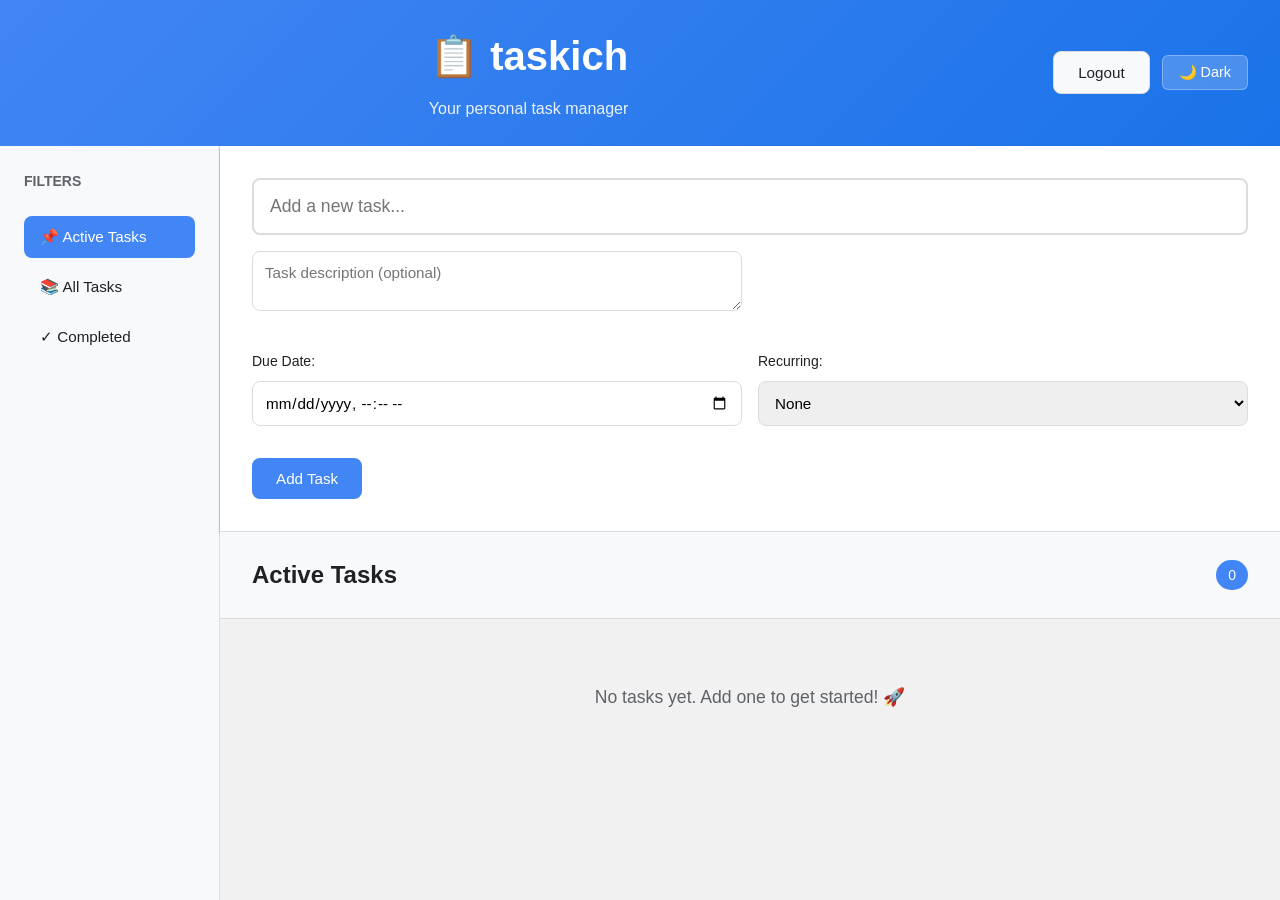
==== templates/index.html @ c9ca840f "Initial commit" ====
<!DOCTYPE html>
<html lang="en">
<head>
    <meta charset="UTF-8">
    <meta name="viewport" content="width=device-width, initial-scale=1.0">
    <title>taskich - Tasks</title>
    <link rel="stylesheet" href="/static/style.css">
</head>
<body>
    <div class="container">
        <header class="header">
            <div class="header-content">
                <div class="header-title">
                    <h1>📋 taskich</h1>
                    <p>Your personal task manager</p>
                </div>
                <div class="header-actions">
                    <span id="usernameDisplay" class="username-display"></span>
                    <button id="logoutBtn" class="btn btn-secondary logout-btn">Logout</button>
                    <button id="darkModeToggle" class="dark-mode-toggle" title="Toggle dark mode">
                        🌙 Dark
                    </button>
                </div>
            </div>
        </header>

        <div class="content">
            <aside class="sidebar">
                <div class="filters">
                    <h3>Filters</h3>
                    <button class="filter-btn active" data-filter="active">
                        📌 Active Tasks
                    </button>
                    <button class="filter-btn" data-filter="all">
                        📚 All Tasks
                    </button>
                    <button class="filter-btn" data-filter="completed">
                        ✓ Completed
                    </button>
                </div>
            </aside>

            <main class="main">
                <div class="task-input-section">
                    <div class="form-group">
                        <input 
                            type="text" 
                            id="taskTitle" 
                            placeholder="Add a new task..."
                            class="task-input-title"
                        >
                    </div>
                    
                    <div class="form-row">
                        <div class="form-group">
                            <textarea 
                                id="taskDescription" 
                                placeholder="Task description (optional)"
                                class="task-input-description"
                                rows="2"
                            ></textarea>
                        </div>
                    </div>

                    <div class="form-row">
                        <div class="form-group">
                            <label for="dueDate">Due Date:</label>
                            <input type="datetime-local" id="dueDate" class="form-input">
                        </div>
                        
                        <div class="form-group">
                            <label for="recurring">Recurring:</label>
                            <select id="recurring" class="form-input">
                                <option value="">None</option>
                                <option value="daily">Daily</option>
                                <option value="weekly">Weekly</option>
                                <option value="monthly">Monthly</option>
                                <option value="yearly">Yearly</option>
                                <option value="custom">Custom</option>
                            </select>
                        </div>
                    </div>

                    <div class="form-row" id="customRecurringGroup" style="display: none;">
                        <div class="form-group">
                            <label for="customRecurringNumber">Every:</label>
                            <input type="number" id="customRecurringNumber" class="form-input" min="1" value="1">
                        </div>
                        <div class="form-group">
                            <label for="customRecurringUnit">Unit:</label>
                            <select id="customRecurringUnit" class="form-input">
                                <option value="days">Day(s)</option>
                                <option value="weeks">Week(s)</option>
                                <option value="months">Month(s)</option>
                                <option value="years">Year(s)</option>
                            </select>
                        </div>
                    </div>

                    <div class="form-row" id="recurringEndDateGroup" style="display: none;">
                        <div class="form-group">
                            <label for="recurringEndDate">Recurring Until:</label>
                            <div style="display: flex; gap: 0.5rem; align-items: center;">
                                <input type="datetime-local" id="recurringEndDate" class="form-input" style="flex: 1;">
                                <label style="display: flex; align-items: center; gap: 0.3rem; white-space: nowrap; margin: 0;">
                                    <input type="checkbox" id="recurringUndefined">
                                    Undefined
                                </label>
                            </div>
                        </div>
                    </div>

                    <button id="addTaskBtn" class="btn btn-primary">Add Task</button>
                </div>

                <div class="tasks-section">
                    <div class="tasks-header">
                        <div>
                            <h2 id="tasksTitle">Active Tasks</h2>
                        </div>
                        <div class="tasks-header-actions">
                            <span id="taskCount" class="task-count">0</span>
                            <button id="deleteAllCompletedBtn" class="btn btn-danger btn-small" style="display: none;">
                                🗑️ Delete All Completed
                            </button>
                        </div>
                    </div>
                    
                    <div id="tasksList" class="tasks-list">
                        <div class="empty-state">
                            <p>No tasks yet. Add one to get started! 🚀</p>
                        </div>
                    </div>
                </div>
            </main>
        </div>
    </div>

    <!-- Task Detail Modal -->
    <div id="taskModal" class="modal">
        <div class="modal-content">
            <div class="modal-header">
                <h2 id="modalTitle">Task Details</h2>
                <button class="close-btn">&times;</button>
            </div>
            
            <div class="modal-body">
                <div class="form-group">
                    <label>Title:</label>
                    <input type="text" id="modalTaskTitle" class="form-input">
                </div>
                
                <div class="form-group">
                    <label>Description:</label>
                    <textarea id="modalTaskDescription" class="form-input" rows="4"></textarea>
                </div>
                
                <div class="form-group">
                    <label>Due Date:</label>
                    <input type="datetime-local" id="modalDueDate" class="form-input">
                </div>

                <div class="recurring-info" id="recurringInfo" style="display: none;">
                    <p><strong>Type:</strong> <span id="recurringType"></span></p>
                    <p id="recurringEndInfo"></p>
                </div>
            </div>
            
            <div class="modal-footer">
                <button id="saveTaskBtn" class="btn btn-primary">Save Changes</button>
                <button id="deleteTaskBtn" class="btn btn-danger">Delete Task</button>
                <button class="btn btn-secondary close-btn">Close</button>
            </div>
        </div>
    </div>

    <!-- Scope Choice Modal -->
    <div id="scopeModal" class="modal">
        <div class="modal-content modal-scope">
            <div class="modal-header">
                <h2 id="scopeTitle">Apply Changes</h2>
            </div>
            
            <div class="modal-body">
                <p id="scopeMessage">How should this change be applied?</p>
            </div>
            
            <div class="modal-footer">
                <button id="scopeThisOnly" class="btn btn-primary">This Task Only</button>
                <button id="scopeAllFollowing" class="btn btn-secondary">This & Following</button>
                <button id="scopeCancel" class="btn">Cancel</button>
            </div>
        </div>
    </div>

    <!-- Custom Warning/Confirmation Modal -->
    <div id="warningModal" class="modal warning-modal">
        <div class="modal-content">
            <div class="modal-body">
                <p id="warningMessage"></p>
            </div>
            
            <div class="modal-footer">
                <button id="warningConfirmBtn" class="btn btn-primary">Confirm</button>
                <button id="warningCancelBtn" class="btn btn-secondary">Cancel</button>
            </div>
        </div>
    </div>

    <script src="/static/script.js"></script>
</body>
</html>
---- static/style.css ----
* {
    margin: 0;
    padding: 0;
    box-sizing: border-box;
}

:root {
    --primary-color: #4285f4;
    --success-color: #34a853;
    --danger-color: #ea4335;
    --warning-color: #fbbc04;
    --bg-primary: #ffffff;
    --bg-secondary: #f8f9fa;
    --text-primary: #202124;
    --text-secondary: #5f6368;
    --border-color: #dadce0;
    --shadow: 0 1px 3px rgba(0, 0, 0, 0.12), 0 1px 2px rgba(0, 0, 0, 0.24);
}

body.dark-mode {
    --bg-primary: #1e1e1e;
    --bg-secondary: #2d2d2d;
    --text-primary: #e8e8e8;
    --text-secondary: #b0b0b0;
    --border-color: #404040;
    --shadow: 0 1px 3px rgba(0, 0, 0, 0.4), 0 1px 2px rgba(0, 0, 0, 0.5);
}

body {
    font-family: -apple-system, BlinkMacSystemFont, 'Segoe UI', Roboto, Oxygen, Ubuntu, Cantarell, sans-serif;
    background-color: #f1f1f1;
    color: var(--text-primary);
    line-height: 1.6;
    transition: background-color 0.3s, color 0.3s;
}

body.dark-mode {
    background-color: #1a1a1a;
}

.auth-container {
    display: flex;
    justify-content: center;
    align-items: center;
    min-height: 100vh;
    min-height: 100dvh;
    padding: 1rem;
    background: linear-gradient(135deg, var(--primary-color), #1a73e8);
}

.auth-card {
    background: var(--bg-primary);
    border-radius: 16px;
    padding: 2.5rem;
    width: 100%;
    max-width: 400px;
    box-shadow: 0 10px 40px rgba(0, 0, 0, 0.2);
}

.auth-header {
    text-align: center;
    margin-bottom: 2rem;
}

.auth-header h1 {
    font-size: 2rem;
    margin-bottom: 0.5rem;
    color: var(--text-primary);
}

.auth-header p {
    font-size: 1rem;
    color: var(--text-secondary);
}

.auth-card h2 {
    font-size: 1.5rem;
    margin-bottom: 1.5rem;
    color: var(--text-primary);
    text-align: center;
}

.auth-error {
    color: var(--danger-color);
    text-align: center;
    margin-top: 1rem;
    font-size: 0.9rem;
}

.auth-toggle {
    text-align: center;
    margin-top: 1.5rem;
    color: var(--text-secondary);
}

.auth-toggle a {
    color: var(--primary-color);
    text-decoration: none;
    font-weight: 500;
}

.auth-toggle a:hover {
    text-decoration: underline;
}

.auth-notice {
    text-align: center;
    padding: 2rem;
    color: var(--text-secondary);
}

.auth-notice p {
    margin-bottom: 0.5rem;
}

.form-hint {
    font-size: 0.8rem;
    color: var(--text-secondary);
    margin-top: 0.25rem;
}

.btn-full {
    width: 100%;
}

.username-display {
    color: white;
    font-weight: 500;
    margin-right: 1rem;
}

.header-actions {
    display: flex;
    align-items: center;
    gap: 0.75rem;
}

.logout-btn {
    background-color: rgba(255, 255, 255, 0.2);
    color: white;
    border: 1px solid rgba(255, 255, 255, 0.3);
}

.container {
    display: flex;
    flex-direction: column;
    height: 100vh;
    height: 100dvh;
}

.header {
    background: linear-gradient(135deg, var(--primary-color), #1a73e8);
    color: white;
    padding: 1.5rem 2rem;
    box-shadow: var(--shadow);
}

.header-content {
    display: flex;
    justify-content: space-between;
    align-items: center;
}

.header-title {
    text-align: center;
    flex: 1;
}

.header h1 {
    font-size: 2.5rem;
    margin-bottom: 0.5rem;
}

.header p {
    font-size: 1rem;
    opacity: 0.9;
}

.dark-mode-toggle {
    background-color: rgba(255, 255, 255, 0.2);
    color: white;
    border: 1px solid rgba(255, 255, 255, 0.3);
    padding: 0.5rem 1rem;
    border-radius: 6px;
    cursor: pointer;
    font-weight: 500;
    transition: all 0.2s;
    font-size: 0.9rem;
    white-space: nowrap;
}

.dark-mode-toggle:hover {
    background-color: rgba(255, 255, 255, 0.3);
}

.content {
    display: flex;
    flex: 1;
}

.sidebar {
    width: 220px;
    background-color: var(--bg-secondary);
    border-right: 1px solid var(--border-color);
    padding: 1.5rem;
    overflow-y: auto;
}

.sidebar h3 {
    font-size: 0.875rem;
    font-weight: 600;
    color: var(--text-secondary);
    margin-bottom: 1rem;
    text-transform: uppercase;
}

.filters {
    display: flex;
    flex-direction: column;
    gap: 0.5rem;
}

.filter-btn {
    padding: 0.75rem 1rem;
    border: none;
    background-color: transparent;
    color: var(--text-primary);
    cursor: pointer;
    border-radius: 8px;
    text-align: left;
    font-size: 0.95rem;
    transition: all 0.2s;
}

.filter-btn:hover {
    background-color: rgba(0, 0, 0, 0.05);
}

.filter-btn.active {
    background-color: var(--primary-color);
    color: white;
    font-weight: 500;
}

.main {
    flex: 1;
    display: flex;
    flex-direction: column;
}

.task-input-section {
    background-color: var(--bg-primary);
    padding: 2rem;
    border-bottom: 1px solid var(--border-color);
    box-shadow: var(--shadow);
}

.form-group {
    margin-bottom: 1rem;
}

.form-group label {
    display: block;
    font-weight: 500;
    margin-bottom: 0.5rem;
    color: var(--text-primary);
    font-size: 0.875rem;
}

.form-row {
    display: grid;
    grid-template-columns: 1fr 1fr;
    gap: 1rem;
    margin-bottom: 1rem;
}

.task-input-title {
    width: 100%;
    padding: 1rem;
    font-size: 1.1rem;
    border: 2px solid var(--border-color);
    border-radius: 8px;
    transition: border-color 0.2s;
}

.task-input-title:focus {
    outline: none;
    border-color: var(--primary-color);
}

.task-input-description {
    width: 100%;
    padding: 0.75rem;
    border: 1px solid var(--border-color);
    border-radius: 8px;
    font-family: inherit;
    font-size: 0.95rem;
    resize: vertical;
    transition: border-color 0.2s;
}

.task-input-description:focus {
    outline: none;
    border-color: var(--primary-color);
}

.form-input {
    width: 100%;
    padding: 0.75rem;
    border: 1px solid var(--border-color);
    border-radius: 8px;
    font-family: inherit;
    font-size: 0.95rem;
    transition: border-color 0.2s;
}

.form-input:focus {
    outline: none;
    border-color: var(--primary-color);
}

.btn {
    padding: 0.75rem 1.5rem;
    border: none;
    border-radius: 8px;
    font-weight: 500;
    cursor: pointer;
    transition: all 0.2s;
    font-size: 0.95rem;
}

.btn-primary {
    background-color: var(--primary-color);
    color: white;
}

.btn-primary:hover {
    background-color: #1a73e8;
    box-shadow: var(--shadow);
}

.btn-secondary {
    background-color: var(--bg-secondary);
    color: var(--text-primary);
    border: 1px solid var(--border-color);
}

.btn-secondary:hover {
    background-color: #e8e8e8;
}

.btn-danger {
    background-color: var(--danger-color);
    color: white;
}

.btn-danger:hover {
    background-color: #d33425;
}

.btn-success {
    background-color: var(--success-color);
    color: white;
}

.btn-success:hover {
    background-color: #2d9e47;
}

.btn-small {
    padding: 0.5rem 1rem;
    font-size: 0.85rem;
}

.tasks-section {
    flex: 1;
    display: flex;
    flex-direction: column;
    overflow: hidden;
}

.tasks-header {
    display: flex;
    justify-content: space-between;
    align-items: center;
    padding: 1.5rem 2rem;
    border-bottom: 1px solid var(--border-color);
    background-color: var(--bg-secondary);
}

.tasks-header h2 {
    font-size: 1.5rem;
    color: var(--text-primary);
}

.tasks-header-actions {
    display: flex;
    gap: 1rem;
    align-items: center;
}

.task-count {
    background-color: var(--primary-color);
    color: white;
    padding: 0.25rem 0.75rem;
    border-radius: 20px;
    font-size: 0.875rem;
    font-weight: 500;
}

.tasks-list {
    flex: 1;
    padding: 1rem;
}

.task-item {
    background-color: var(--bg-primary);
    padding: 1.25rem;
    margin-bottom: 0.75rem;
    border-radius: 8px;
    border-left: 4px solid var(--primary-color);
    box-shadow: 0 1px 2px rgba(0, 0, 0, 0.1);
    transition: all 0.2s;
    cursor: pointer;
}

.task-item:hover {
    box-shadow: var(--shadow);
    transform: translateY(-2px);
}

.task-item.completed {
    opacity: 0.6;
    border-left-color: var(--success-color);
}

.task-item.completed .task-title {
    text-decoration: line-through;
    color: var(--text-secondary);
}

.task-item.overdue {
    border-left-color: var(--danger-color);
}

.task-header {
    display: flex;
    justify-content: space-between;
    align-items: flex-start;
    margin-bottom: 0.75rem;
}

.task-title {
    font-size: 1.1rem;
    font-weight: 500;
    color: var(--text-primary);
    flex: 1;
}

.task-checkbox {
    width: 24px;
    height: 24px;
    cursor: pointer;
    margin-right: 1rem;
    accent-color: var(--success-color);
}

.task-meta {
    display: flex;
    gap: 1rem;
    font-size: 0.85rem;
    color: var(--text-secondary);
    margin-bottom: 0.75rem;
    flex-wrap: wrap;
}

.task-meta-item {
    display: flex;
    align-items: center;
    gap: 0.35rem;
}

.task-description {
    color: var(--text-secondary);
    font-size: 0.95rem;
    margin-bottom: 0.75rem;
    line-height: 1.4;
}

.task-badge {
    display: inline-block;
    padding: 0.25rem 0.75rem;
    border-radius: 20px;
    font-size: 0.75rem;
    font-weight: 500;
    margin-right: 0.5rem;
}

.badge-recurring {
    background-color: rgba(251, 188, 4, 0.1);
    color: #b07c00;
}

.badge-overdue {
    background-color: rgba(234, 67, 53, 0.1);
    color: #b30b0b;
}

.task-actions {
    display: flex;
    gap: 0.5rem;
}

.task-actions button {
    padding: 0.4rem 0.8rem;
    font-size: 0.8rem;
    border: none;
    border-radius: 4px;
    cursor: pointer;
    transition: all 0.2s;
}

.action-edit {
    background-color: rgba(66, 133, 244, 0.1);
    color: var(--primary-color);
}

.action-edit:hover {
    background-color: rgba(66, 133, 244, 0.2);
}

.action-delete {
    background-color: rgba(234, 67, 53, 0.1);
    color: var(--danger-color);
}

.action-delete:hover {
    background-color: rgba(234, 67, 53, 0.2);
}

.action-delete-icon {
    background: none;
    border: none;
    color: var(--text-secondary);
    cursor: pointer;
    padding: 0.4rem;
    font-size: 1rem;
    transition: all 0.2s;
    display: flex;
    align-items: center;
    justify-content: center;
}

.action-delete-icon:hover {
    color: var(--danger-color);
}

.empty-state {
    text-align: center;
    padding: 3rem 1rem;
    color: var(--text-secondary);
}

.empty-state p {
    font-size: 1.1rem;
}

/* Modal Styles */
.modal {
    display: none;
    position: fixed;
    top: 0;
    left: 0;
    width: 100%;
    height: 100%;
    background-color: rgba(0, 0, 0, 0.4);
    backdrop-filter: blur(4px);
    z-index: 1000;
    align-items: center;
    justify-content: center;
    animation: fadeInBackdrop 0.2s ease-out;
}

@keyframes fadeInBackdrop {
    from {
        backdrop-filter: blur(0px);
        background-color: rgba(0, 0, 0, 0);
    }
    to {
        backdrop-filter: blur(4px);
        background-color: rgba(0, 0, 0, 0.4);
    }
}

.modal.active {
    display: flex;
}

.modal-content {
    background-color: var(--bg-primary);
    border-radius: 12px;
    box-shadow: 0 5px 40px rgba(0, 0, 0, 0.3);
    max-width: 500px;
    width: 90%;
    max-height: 90vh;
    overflow-y: auto;
    animation: slideInModal 0.3s ease-out;
}

@keyframes slideInModal {
    from {
        opacity: 0;
        transform: translateY(-20px);
    }
    to {
        opacity: 1;
        transform: translateY(0);
    }
}

.modal-header {
    display: flex;
    justify-content: space-between;
    align-items: center;
    padding: 1.5rem;
    border-bottom: 1px solid var(--border-color);
}

.modal-header h2 {
    font-size: 1.5rem;
}

.close-btn {
    background: none !important;
    border: none !important;
    font-size: 1.5rem;
    cursor: pointer;
    color: var(--text-secondary);
    padding: 0 !important;
    width: 32px;
    height: 32px;
    display: flex;
    align-items: center;
    justify-content: center;
    transition: color 0.2s;
}

.close-btn:hover {
    color: var(--text-primary);
}

.modal-body {
    padding: 1.5rem;
}

.modal-footer {
    display: flex;
    gap: 1rem;
    padding: 1.5rem;
    border-top: 1px solid var(--border-color);
    justify-content: flex-end;
}

.warning-modal .modal-content {
    max-width: 400px;
}

.warning-modal .modal-body {
    padding: 2rem 1.5rem;
    text-align: center;
}

.warning-modal .modal-body p {
    font-size: 1rem;
    color: var(--text-primary);
    line-height: 1.5;
}

.warning-modal .modal-footer {
    justify-content: center;
    gap: 1rem;
}
}

.modal-scope {
    max-width: 400px;
}

.modal-scope .modal-footer {
    gap: 0.5rem;
    justify-content: center;
}

.modal-scope .btn {
    flex: 1;
}

.recurring-info {
    background-color: var(--bg-secondary);
    padding: 1rem;
    border-radius: 8px;
    margin-top: 1rem;
}

.recurring-info p {
    margin: 0.5rem 0;
    font-size: 0.95rem;
}

/* Scrollbar Styles */
::-webkit-scrollbar {
    width: 8px;
}

::-webkit-scrollbar-track {
    background: transparent;
}

::-webkit-scrollbar-thumb {
    background: var(--border-color);
    border-radius: 4px;
}

::-webkit-scrollbar-thumb:hover {
    background: #bcc0c4;
}

/* Responsive Design */
@media (max-width: 768px) {
    .header {
        padding: 1rem;
    }

    .header-content {
        flex-direction: column;
        gap: 1rem;
    }

    .header-title {
        text-align: center;
    }

    .header h1 {
        font-size: 1.75rem;
        margin-bottom: 0.25rem;
    }

    .header p {
        font-size: 0.9rem;
    }

    .header-actions {
        flex-direction: column;
        width: 100%;
        gap: 0.5rem;
    }

    .username-display {
        margin-right: 0;
        margin-bottom: 0.25rem;
    }

    .dark-mode-toggle,
    .logout-btn {
        width: 100%;
    }

    .content {
        flex-direction: column;
    }

    .sidebar {
        width: 100%;
        border-right: none;
        border-bottom: 1px solid var(--border-color);
        padding: 0.75rem;
    }

    .filters {
        flex-direction: row;
        gap: 0.3rem;
        overflow-x: auto;
    }

    .filter-btn {
        white-space: nowrap;
        flex-shrink: 0;
        padding: 0.5rem 0.75rem;
        font-size: 0.85rem;
    }

    .form-row {
        grid-template-columns: 1fr;
    }

    .task-input-section {
        padding: 1rem;
    }

    .task-input-title {
        font-size: 1rem;
        padding: 0.75rem;
    }

    .task-input-description {
        font-size: 0.9rem;
        rows: 2;
    }

    .task-meta {
        flex-direction: column;
        gap: 0.25rem;
        font-size: 0.8rem;
    }

    .task-item {
        padding: 1rem;
        margin-bottom: 0.5rem;
    }

    .task-header {
        flex-direction: column;
        gap: 0.5rem;
    }

    .task-title {
        font-size: 1rem;
    }

    .task-description {
        font-size: 0.9rem;
    }

    .task-actions {
        flex-wrap: wrap;
        gap: 0.3rem;
    }

    .task-actions button {
        padding: 0.3rem 0.6rem;
        font-size: 0.75rem;
        flex: 1;
        min-width: 60px;
    }

    .modal-content {
        width: 95%;
        max-height: 80vh;
    }

    .tasks-header {
        padding: 1rem;
    }

    .tasks-header h2 {
        font-size: 1.25rem;
    }

    .task-count {
        font-size: 0.8rem;
    }

    .btn {
        width: 100%;
    }

    .modal-footer {
        flex-direction: column;
        gap: 0.5rem;
    }

    .modal-footer .btn {
        width: 100%;
    }
}

@media (max-width: 480px) {
    .header h1 {
        font-size: 1.5rem;
    }

    .header p {
        font-size: 0.8rem;
    }

    .sidebar {
        padding: 0.5rem;
    }

    .filter-btn {
        padding: 0.4rem 0.6rem;
        font-size: 0.75rem;
    }

    .task-input-section {
        padding: 0.75rem;
    }

    .form-group {
        margin-bottom: 0.75rem;
    }

    .form-group label {
        font-size: 0.8rem;
        margin-bottom: 0.3rem;
    }

    .modal-content {
        max-width: 100%;
        width: 100%;
        max-height: 100%;
        border-radius: 8px 8px 0 0;
    }

    .modal {
        align-items: flex-end;
    }

    .tasks-list {
        padding: 0.5rem;
    }

    .task-item {
        padding: 0.75rem;
        border-radius: 6px;
    }

    .modal-header h2 {
        font-size: 1.25rem;
    }

    .modal-scope .btn {
        padding: 0.6rem;
    }

    .auth-card {
        padding: 1.5rem;
    }

    .auth-header h1 {
        font-size: 1.5rem;
    }
}
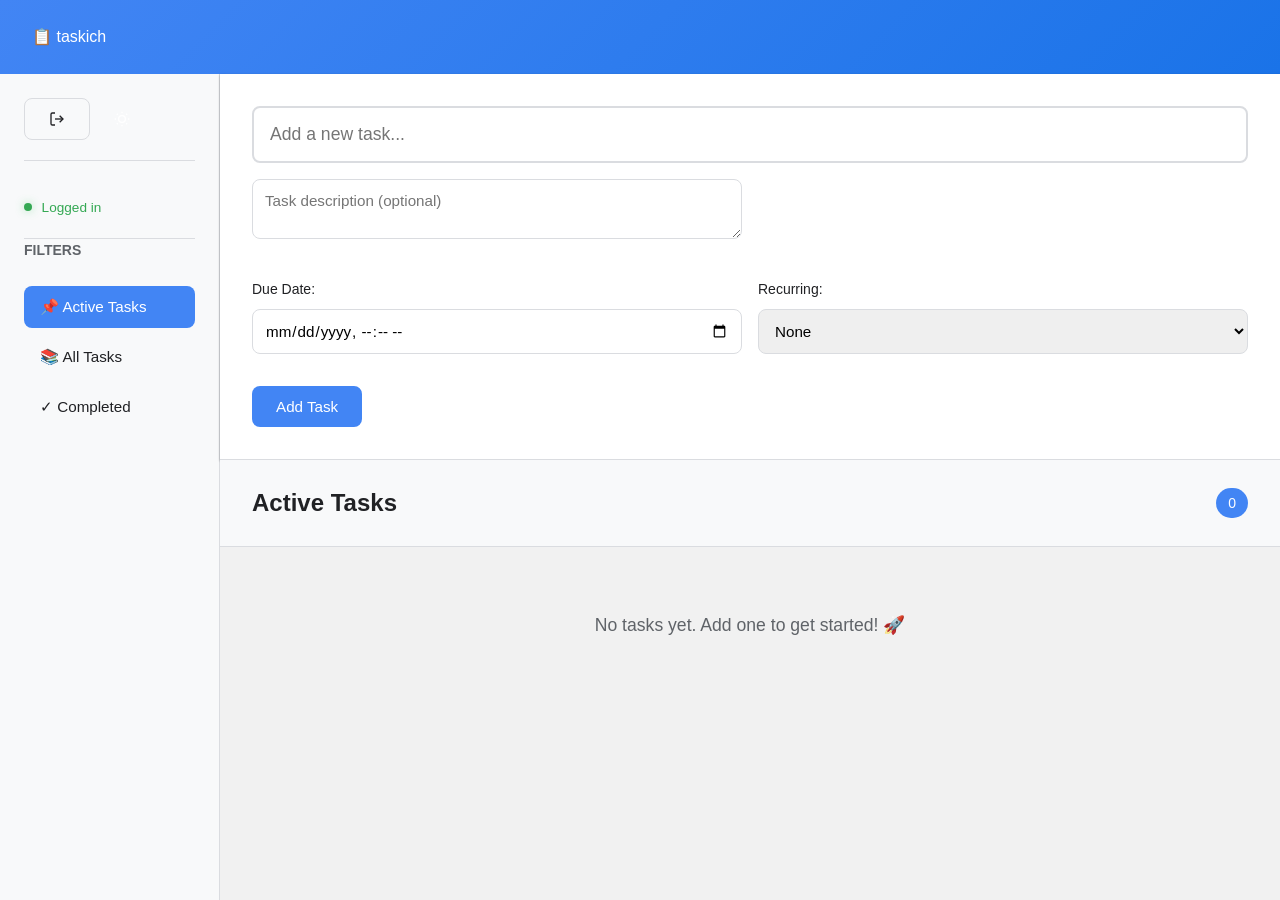
==== commit 199f87da: "half design rework" ====
--- a/templates/index.html
+++ b/templates/index.html
@@ -9,23 +9,44 @@
 <body>
     <div class="container">
         <header class="header">
-            <div class="header-content">
-                <div class="header-title">
-                    <h1>📋 taskich</h1>
-                    <p>Your personal task manager</p>
-                </div>
-                <div class="header-actions">
-                    <span id="usernameDisplay" class="username-display"></span>
-                    <button id="logoutBtn" class="btn btn-secondary logout-btn">Logout</button>
-                    <button id="darkModeToggle" class="dark-mode-toggle" title="Toggle dark mode">
-                        🌙 Dark
-                    </button>
-                </div>
-            </div>
+            <a href="/tasks" class="active-tasks-link">📋 taskich</a>
         </header>
 
         <div class="content">
             <aside class="sidebar">
+                <!-- Action Buttons at Top -->
+                <div class="sidebar-actions">
+                    <button id="logoutBtn" class="btn btn-secondary logout-btn action-btn-icon" title="Logout">
+                        <svg width="16" height="16" viewBox="0 0 24 24" fill="none" stroke="currentColor" stroke-width="2">
+                            <path d="M9 21H5a2 2 0 0 1-2-2V5a2 2 0 0 1 2-2h4"></path>
+                            <polyline points="16 17 21 12 16 7"></polyline>
+                            <line x1="21" y1="12" x2="9" y2="12"></line>
+                        </svg>
+                    </button>
+                    <button id="darkModeToggle" class="dark-mode-toggle action-btn-icon" title="Toggle dark mode">
+                        <svg width="16" height="16" viewBox="0 0 24 24" fill="none" stroke="currentColor" stroke-width="2">
+                            <circle cx="12" cy="12" r="5"></circle>
+                            <line x1="12" y1="1" x2="12" y2="3"></line>
+                            <line x1="12" y1="21" x2="12" y2="23"></line>
+                            <line x1="4.22" y1="4.22" x2="5.64" y2="5.64"></line>
+                            <line x1="18.36" y1="18.36" x2="19.78" y2="19.78"></line>
+                            <line x1="1" y1="12" x2="3" y2="12"></line>
+                            <line x1="21" y1="12" x2="23" y2="12"></line>
+                            <line x1="4.22" y1="19.78" x2="5.64" y2="18.36"></line>
+                            <line x1="18.36" y1="5.64" x2="19.78" y2="4.22"></line>
+                        </svg>
+                    </button>
+                </div>
+
+                <!-- User Status Section -->
+                <div class="user-section">
+                    <div id="usernameDisplay" class="user-status-text">
+                        <span class="status-dot"></span>
+                        <span class="logged-in-text">Logged in</span>
+                    </div>
+                </div>
+
+                <!-- Filters -->
                 <div class="filters">
                     <h3>Filters</h3>
                     <button class="filter-btn active" data-filter="active">
--- a/static/style.css
+++ b/static/style.css
@@ -242,6 +242,74 @@
     font-weight: 500;
 }
 
+/* Action Buttons in Sidebar - Icon Only */
+.sidebar-actions {
+    display: flex;
+    gap: 0.75rem;
+    margin-bottom: 1.25rem;
+    padding-bottom: 1.25rem;
+    border-bottom: 1px solid var(--border-color);
+}
+
+.action-btn-icon {
+    background: transparent;
+    border: none;
+    padding: 0.75rem;
+    cursor: pointer;
+    border-radius: 6px;
+    display: flex;
+    align-items: center;
+    justify-content: center;
+    transition: all 0.15s ease-out;
+}
+
+.action-btn-icon:hover {
+    background-color: rgba(0, 0, 0, 0.04);
+}
+
+.logout-btn:hover {
+    background-color: rgba(255, 59, 48, 0.08);
+}
+
+.dark-mode-toggle:hover {
+    background-color: rgba(90, 200, 250, 0.08);
+}
+
+/* User Status Section - Visible at Top */
+.user-section {
+    padding-top: 1rem;
+    padding-bottom: 1.25rem;
+    border-bottom: 1px solid var(--border-color);
+    margin-bottom: auto; /* Pushes filters to bottom */
+}
+
+.user-status-text {
+    display: flex;
+    align-items: center;
+    gap: 0.6rem;
+    font-size: 0.85rem;
+    font-weight: 500;
+}
+
+.status-dot {
+    width: 8px;
+    height: 8px;
+    border-radius: 9999px;
+    background-color: var(--success-color);
+    box-shadow: 0 0 10px rgba(52, 199, 89, 0.4);
+}
+
+.logged-in-text {
+    color: var(--success-color);
+}
+
+/* Active Tasks Link in Header */
+.active-tasks-link {
+    display: block;
+    text-decoration: none;
+    color: inherit;
+}
+
 .main {
     flex: 1;
     display: flex;
@@ -727,53 +795,22 @@
 
 /* Responsive Design */
 @media (max-width: 768px) {
-    .header {
+    /* Active tasks link becomes full width button */
+    .header a.active-tasks-link {
+        display: block;
         padding: 1rem;
-    }
-
-    .header-content {
-        flex-direction: column;
-        gap: 1rem;
-    }
-
-    .header-title {
-        text-align: center;
-    }
-
-    .header h1 {
-        font-size: 1.75rem;
-        margin-bottom: 0.25rem;
-    }
-
-    .header p {
-        font-size: 0.9rem;
-    }
-
-    .header-actions {
-        flex-direction: column;
-        width: 100%;
-        gap: 0.5rem;
-    }
-
-    .username-display {
-        margin-right: 0;
-        margin-bottom: 0.25rem;
-    }
-
-    .dark-mode-toggle,
-    .logout-btn {
-        width: 100%;
-    }
-
-    .content {
-        flex-direction: column;
-    }
-
-    .sidebar {
-        width: 100%;
-        border-right: none;
-        border-bottom: 1px solid var(--border-color);
-        padding: 0.75rem;
+        font-size: 1.5rem;
+        margin-bottom: 0.5rem;
+    }
+
+    .sidebar-actions {
+        display: none; /* Hidden on mobile, use top header */
+    }
+
+    .user-section {
+        padding: 0.75rem 0;
+        margin-bottom: auto;
+        border-bottom: none;
     }
 
     .filters {
@@ -788,92 +825,7 @@
         padding: 0.5rem 0.75rem;
         font-size: 0.85rem;
     }
-
-    .form-row {
-        grid-template-columns: 1fr;
-    }
-
-    .task-input-section {
-        padding: 1rem;
-    }
-
-    .task-input-title {
-        font-size: 1rem;
-        padding: 0.75rem;
-    }
-
-    .task-input-description {
-        font-size: 0.9rem;
-        rows: 2;
-    }
-
-    .task-meta {
-        flex-direction: column;
-        gap: 0.25rem;
-        font-size: 0.8rem;
-    }
-
-    .task-item {
-        padding: 1rem;
-        margin-bottom: 0.5rem;
-    }
-
-    .task-header {
-        flex-direction: column;
-        gap: 0.5rem;
-    }
-
-    .task-title {
-        font-size: 1rem;
-    }
-
-    .task-description {
-        font-size: 0.9rem;
-    }
-
-    .task-actions {
-        flex-wrap: wrap;
-        gap: 0.3rem;
-    }
-
-    .task-actions button {
-        padding: 0.3rem 0.6rem;
-        font-size: 0.75rem;
-        flex: 1;
-        min-width: 60px;
-    }
-
-    .modal-content {
-        width: 95%;
-        max-height: 80vh;
-    }
-
-    .tasks-header {
-        padding: 1rem;
-    }
-
-    .tasks-header h2 {
-        font-size: 1.25rem;
-    }
-
-    .task-count {
-        font-size: 0.8rem;
-    }
-
-    .btn {
-        width: 100%;
-    }
-
-    .modal-footer {
-        flex-direction: column;
-        gap: 0.5rem;
-    }
-
-    .modal-footer .btn {
-        width: 100%;
-    }
-}
-
+}
 @media (max-width: 480px) {
     .header h1 {
         font-size: 1.5rem;
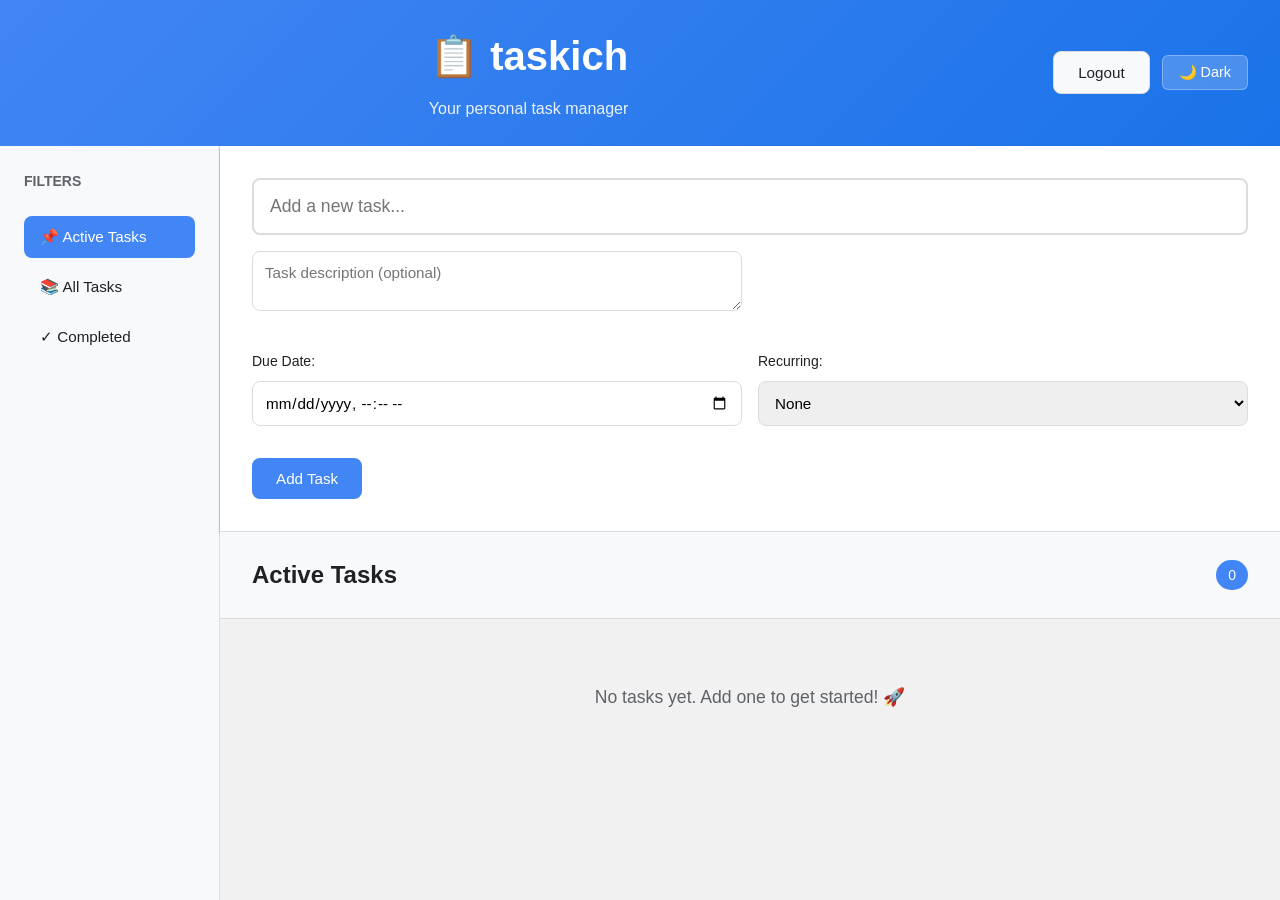
==== commit 90befb08: "stable version" ====
--- a/templates/index.html
+++ b/templates/index.html
@@ -9,44 +9,23 @@
 <body>
     <div class="container">
         <header class="header">
-            <a href="/tasks" class="active-tasks-link">📋 taskich</a>
+            <div class="header-content">
+                <div class="header-title">
+                    <h1>📋 taskich</h1>
+                    <p>Your personal task manager</p>
+                </div>
+                <div class="header-actions">
+                    <span id="usernameDisplay" class="username-display"></span>
+                    <button id="logoutBtn" class="btn btn-secondary logout-btn">Logout</button>
+                    <button id="darkModeToggle" class="dark-mode-toggle" title="Toggle dark mode">
+                        🌙 Dark
+                    </button>
+                </div>
+            </div>
         </header>
 
         <div class="content">
             <aside class="sidebar">
-                <!-- Action Buttons at Top -->
-                <div class="sidebar-actions">
-                    <button id="logoutBtn" class="btn btn-secondary logout-btn action-btn-icon" title="Logout">
-                        <svg width="16" height="16" viewBox="0 0 24 24" fill="none" stroke="currentColor" stroke-width="2">
-                            <path d="M9 21H5a2 2 0 0 1-2-2V5a2 2 0 0 1 2-2h4"></path>
-                            <polyline points="16 17 21 12 16 7"></polyline>
-                            <line x1="21" y1="12" x2="9" y2="12"></line>
-                        </svg>
-                    </button>
-                    <button id="darkModeToggle" class="dark-mode-toggle action-btn-icon" title="Toggle dark mode">
-                        <svg width="16" height="16" viewBox="0 0 24 24" fill="none" stroke="currentColor" stroke-width="2">
-                            <circle cx="12" cy="12" r="5"></circle>
-                            <line x1="12" y1="1" x2="12" y2="3"></line>
-                            <line x1="12" y1="21" x2="12" y2="23"></line>
-                            <line x1="4.22" y1="4.22" x2="5.64" y2="5.64"></line>
-                            <line x1="18.36" y1="18.36" x2="19.78" y2="19.78"></line>
-                            <line x1="1" y1="12" x2="3" y2="12"></line>
-                            <line x1="21" y1="12" x2="23" y2="12"></line>
-                            <line x1="4.22" y1="19.78" x2="5.64" y2="18.36"></line>
-                            <line x1="18.36" y1="5.64" x2="19.78" y2="4.22"></line>
-                        </svg>
-                    </button>
-                </div>
-
-                <!-- User Status Section -->
-                <div class="user-section">
-                    <div id="usernameDisplay" class="user-status-text">
-                        <span class="status-dot"></span>
-                        <span class="logged-in-text">Logged in</span>
-                    </div>
-                </div>
-
-                <!-- Filters -->
                 <div class="filters">
                     <h3>Filters</h3>
                     <button class="filter-btn active" data-filter="active">
--- a/static/style.css
+++ b/static/style.css
@@ -240,74 +240,6 @@
     background-color: var(--primary-color);
     color: white;
     font-weight: 500;
-}
-
-/* Action Buttons in Sidebar - Icon Only */
-.sidebar-actions {
-    display: flex;
-    gap: 0.75rem;
-    margin-bottom: 1.25rem;
-    padding-bottom: 1.25rem;
-    border-bottom: 1px solid var(--border-color);
-}
-
-.action-btn-icon {
-    background: transparent;
-    border: none;
-    padding: 0.75rem;
-    cursor: pointer;
-    border-radius: 6px;
-    display: flex;
-    align-items: center;
-    justify-content: center;
-    transition: all 0.15s ease-out;
-}
-
-.action-btn-icon:hover {
-    background-color: rgba(0, 0, 0, 0.04);
-}
-
-.logout-btn:hover {
-    background-color: rgba(255, 59, 48, 0.08);
-}
-
-.dark-mode-toggle:hover {
-    background-color: rgba(90, 200, 250, 0.08);
-}
-
-/* User Status Section - Visible at Top */
-.user-section {
-    padding-top: 1rem;
-    padding-bottom: 1.25rem;
-    border-bottom: 1px solid var(--border-color);
-    margin-bottom: auto; /* Pushes filters to bottom */
-}
-
-.user-status-text {
-    display: flex;
-    align-items: center;
-    gap: 0.6rem;
-    font-size: 0.85rem;
-    font-weight: 500;
-}
-
-.status-dot {
-    width: 8px;
-    height: 8px;
-    border-radius: 9999px;
-    background-color: var(--success-color);
-    box-shadow: 0 0 10px rgba(52, 199, 89, 0.4);
-}
-
-.logged-in-text {
-    color: var(--success-color);
-}
-
-/* Active Tasks Link in Header */
-.active-tasks-link {
-    display: block;
-    text-decoration: none;
-    color: inherit;
 }
 
 .main {
@@ -795,22 +727,53 @@
 
 /* Responsive Design */
 @media (max-width: 768px) {
-    /* Active tasks link becomes full width button */
-    .header a.active-tasks-link {
-        display: block;
+    .header {
         padding: 1rem;
-        font-size: 1.5rem;
-        margin-bottom: 0.5rem;
-    }
-
-    .sidebar-actions {
-        display: none; /* Hidden on mobile, use top header */
-    }
-
-    .user-section {
-        padding: 0.75rem 0;
-        margin-bottom: auto;
-        border-bottom: none;
+    }
+
+    .header-content {
+        flex-direction: column;
+        gap: 1rem;
+    }
+
+    .header-title {
+        text-align: center;
+    }
+
+    .header h1 {
+        font-size: 1.75rem;
+        margin-bottom: 0.25rem;
+    }
+
+    .header p {
+        font-size: 0.9rem;
+    }
+
+    .header-actions {
+        flex-direction: column;
+        width: 100%;
+        gap: 0.5rem;
+    }
+
+    .username-display {
+        margin-right: 0;
+        margin-bottom: 0.25rem;
+    }
+
+    .dark-mode-toggle,
+    .logout-btn {
+        width: 100%;
+    }
+
+    .content {
+        flex-direction: column;
+    }
+
+    .sidebar {
+        width: 100%;
+        border-right: none;
+        border-bottom: 1px solid var(--border-color);
+        padding: 0.75rem;
     }
 
     .filters {
@@ -825,7 +788,92 @@
         padding: 0.5rem 0.75rem;
         font-size: 0.85rem;
     }
-}
+
+    .form-row {
+        grid-template-columns: 1fr;
+    }
+
+    .task-input-section {
+        padding: 1rem;
+    }
+
+    .task-input-title {
+        font-size: 1rem;
+        padding: 0.75rem;
+    }
+
+    .task-input-description {
+        font-size: 0.9rem;
+        rows: 2;
+    }
+
+    .task-meta {
+        flex-direction: column;
+        gap: 0.25rem;
+        font-size: 0.8rem;
+    }
+
+    .task-item {
+        padding: 1rem;
+        margin-bottom: 0.5rem;
+    }
+
+    .task-header {
+        flex-direction: column;
+        gap: 0.5rem;
+    }
+
+    .task-title {
+        font-size: 1rem;
+    }
+
+    .task-description {
+        font-size: 0.9rem;
+    }
+
+    .task-actions {
+        flex-wrap: wrap;
+        gap: 0.3rem;
+    }
+
+    .task-actions button {
+        padding: 0.3rem 0.6rem;
+        font-size: 0.75rem;
+        flex: 1;
+        min-width: 60px;
+    }
+
+    .modal-content {
+        width: 95%;
+        max-height: 80vh;
+    }
+
+    .tasks-header {
+        padding: 1rem;
+    }
+
+    .tasks-header h2 {
+        font-size: 1.25rem;
+    }
+
+    .task-count {
+        font-size: 0.8rem;
+    }
+
+    .btn {
+        width: 100%;
+    }
+
+    .modal-footer {
+        flex-direction: column;
+        gap: 0.5rem;
+    }
+
+    .modal-footer .btn {
+        width: 100%;
+    }
+}
+
 @media (max-width: 480px) {
     .header h1 {
         font-size: 1.5rem;
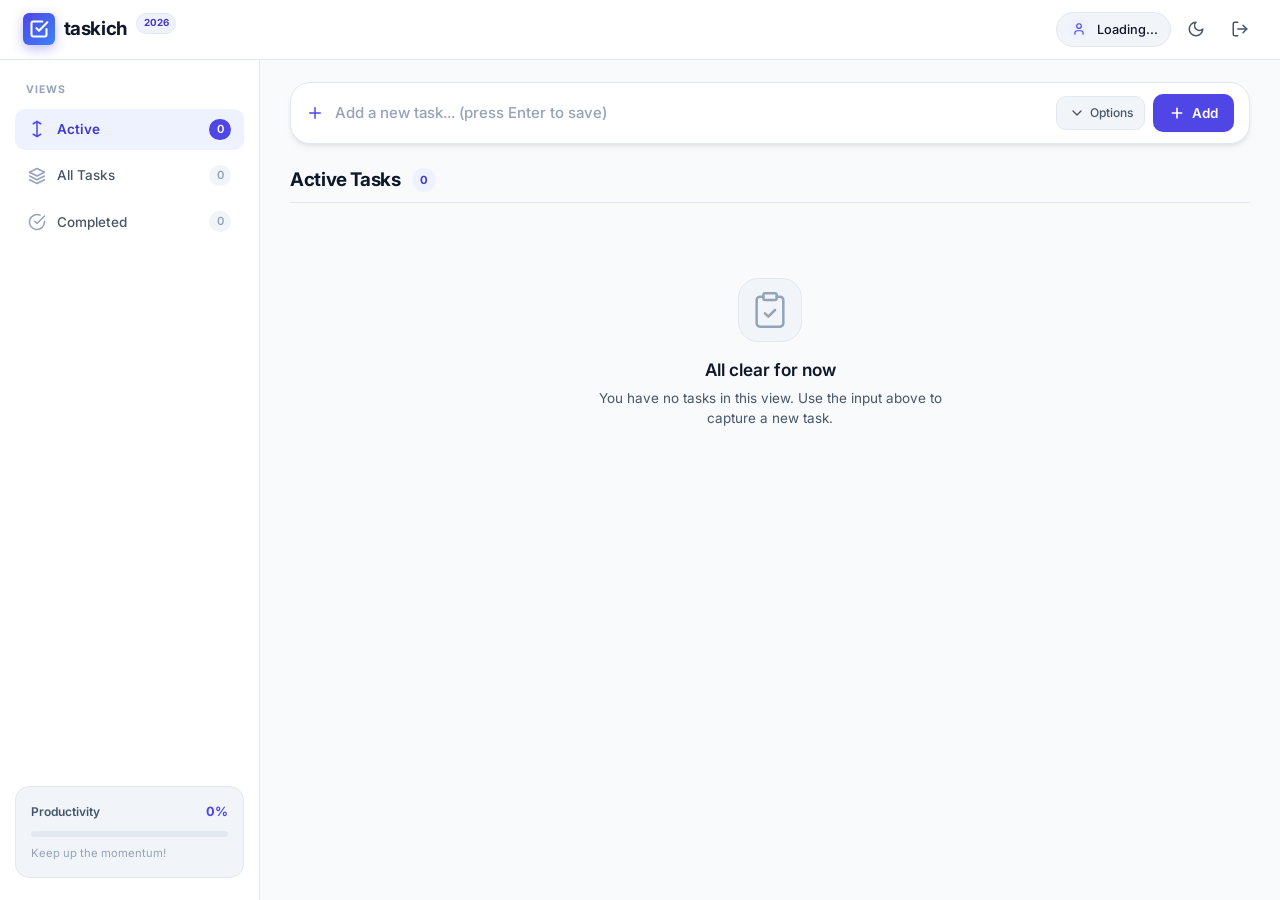
==== commit 9a0f5777: "redesign UI" ====
--- a/templates/index.html
+++ b/templates/index.html
@@ -3,206 +3,412 @@
 <head>
     <meta charset="UTF-8">
     <meta name="viewport" content="width=device-width, initial-scale=1.0">
-    <title>taskich - Tasks</title>
+    <title>taskich — Tasks</title>
+    <link rel="preconnect" href="https://fonts.googleapis.com">
+    <link rel="preconnect" href="https://fonts.gstatic.com" crossorigin>
+    <link href="https://fonts.googleapis.com/css2?family=Inter:wght@400;500;600;700&display=swap" rel="stylesheet">
     <link rel="stylesheet" href="/static/style.css">
 </head>
-<body>
-    <div class="container">
-        <header class="header">
-            <div class="header-content">
-                <div class="header-title">
-                    <h1>📋 taskich</h1>
-                    <p>Your personal task manager</p>
-                </div>
-                <div class="header-actions">
-                    <span id="usernameDisplay" class="username-display"></span>
-                    <button id="logoutBtn" class="btn btn-secondary logout-btn">Logout</button>
-                    <button id="darkModeToggle" class="dark-mode-toggle" title="Toggle dark mode">
-                        🌙 Dark
+<body class="app-body">
+    <div class="app-layout">
+        <!-- Top App Bar -->
+        <header class="top-nav">
+            <div class="top-nav-inner">
+                <div class="nav-brand">
+                    <div class="brand-icon">
+                        <svg width="20" height="20" viewBox="0 0 24 24" fill="none" stroke="currentColor" stroke-width="2.5" stroke-linecap="round" stroke-linejoin="round">
+                            <path d="m9 11 3 3L22 4"></path>
+                            <path d="M21 12v7a2 2 0 0 1-2 2H5a2 2 0 0 1-2-2V5a2 2 0 0 1 2-2h11"></path>
+                        </svg>
+                    </div>
+                    <span class="brand-title">taskich</span>
+                    <span class="brand-badge">2026</span>
+                </div>
+
+                <div class="nav-user-actions">
+                    <div class="user-pill">
+                        <div class="user-avatar" id="userAvatar">
+                            <svg width="14" height="14" viewBox="0 0 24 24" fill="none" stroke="currentColor" stroke-width="2" stroke-linecap="round" stroke-linejoin="round">
+                                <path d="M19 21v-2a4 4 0 0 0-4-4H9a4 4 0 0 0-4 4v2"></path>
+                                <circle cx="12" cy="7" r="4"></circle>
+                            </svg>
+                        </div>
+                        <span id="usernameDisplay" class="username-display">Loading...</span>
+                    </div>
+
+                    <button id="darkModeToggle" class="icon-btn theme-toggle" title="Toggle color theme" aria-label="Toggle dark mode">
+                        <svg class="theme-icon-moon" width="18" height="18" viewBox="0 0 24 24" fill="none" stroke="currentColor" stroke-width="2" stroke-linecap="round" stroke-linejoin="round">
+                            <path d="M12 3a6 6 0 0 0 9 9 9 9 0 1 1-9-9Z"></path>
+                        </svg>
+                        <svg class="theme-icon-sun" width="18" height="18" viewBox="0 0 24 24" fill="none" stroke="currentColor" stroke-width="2" stroke-linecap="round" stroke-linejoin="round" style="display:none;">
+                            <circle cx="12" cy="12" r="4"></circle>
+                            <path d="M12 2v2"></path>
+                            <path d="M12 20v2"></path>
+                            <path d="m4.93 4.93 1.41 1.41"></path>
+                            <path d="m17.66 17.66 1.41 1.41"></path>
+                            <path d="M2 12h2"></path>
+                            <path d="M20 12h2"></path>
+                            <path d="m6.34 17.66-1.41 1.41"></path>
+                            <path d="m19.07 4.93-1.41 1.41"></path>
+                        </svg>
+                    </button>
+
+                    <button id="logoutBtn" class="icon-btn logout-btn" title="Sign out" aria-label="Sign out">
+                        <svg width="18" height="18" viewBox="0 0 24 24" fill="none" stroke="currentColor" stroke-width="2" stroke-linecap="round" stroke-linejoin="round">
+                            <path d="M9 21H5a2 2 0 0 1-2-2V5a2 2 0 0 1 2-2h4"></path>
+                            <polyline points="16 17 21 12 16 7"></polyline>
+                            <line x1="21" y1="12" x2="9" y2="12"></line>
+                        </svg>
                     </button>
                 </div>
             </div>
         </header>
 
-        <div class="content">
+        <!-- Main Workspace Body -->
+        <div class="workspace">
+            <!-- Sidebar Navigation -->
             <aside class="sidebar">
-                <div class="filters">
-                    <h3>Filters</h3>
-                    <button class="filter-btn active" data-filter="active">
-                        📌 Active Tasks
-                    </button>
-                    <button class="filter-btn" data-filter="all">
-                        📚 All Tasks
-                    </button>
-                    <button class="filter-btn" data-filter="completed">
-                        ✓ Completed
-                    </button>
+                <div class="sidebar-section">
+                    <span class="sidebar-heading">Views</span>
+                    <nav class="sidebar-nav">
+                        <button class="filter-btn active" data-filter="active">
+                            <span class="nav-btn-content">
+                                <svg class="nav-icon" width="18" height="18" viewBox="0 0 24 24" fill="none" stroke="currentColor" stroke-width="2" stroke-linecap="round" stroke-linejoin="round">
+                                    <path d="M12 2v20"></path>
+                                    <path d="m17 5-5-3-5 3"></path>
+                                    <path d="m17 19-5 3-5-3"></path>
+                                </svg>
+                                <span>Active</span>
+                            </span>
+                            <span class="nav-badge" id="activeBadge">0</span>
+                        </button>
+                        <button class="filter-btn" data-filter="all">
+                            <span class="nav-btn-content">
+                                <svg class="nav-icon" width="18" height="18" viewBox="0 0 24 24" fill="none" stroke="currentColor" stroke-width="2" stroke-linecap="round" stroke-linejoin="round">
+                                    <polygon points="12 2 2 7 12 12 22 7 12 2"></polygon>
+                                    <polyline points="2 17 12 22 22 17"></polyline>
+                                    <polyline points="2 12 12 17 22 12"></polyline>
+                                </svg>
+                                <span>All Tasks</span>
+                            </span>
+                            <span class="nav-badge" id="allBadge">0</span>
+                        </button>
+                        <button class="filter-btn" data-filter="completed">
+                            <span class="nav-btn-content">
+                                <svg class="nav-icon" width="18" height="18" viewBox="0 0 24 24" fill="none" stroke="currentColor" stroke-width="2" stroke-linecap="round" stroke-linejoin="round">
+                                    <path d="M22 11.08V12a10 10 0 1 1-5.93-9.14"></path>
+                                    <polyline points="22 4 12 14.01 9 11.01"></polyline>
+                                </svg>
+                                <span>Completed</span>
+                            </span>
+                            <span class="nav-badge" id="completedBadge">0</span>
+                        </button>
+                    </nav>
+                </div>
+
+                <!-- Productivity Progress Card -->
+                <div class="sidebar-productivity-card">
+                    <div class="productivity-header">
+                        <span class="productivity-title">Productivity</span>
+                        <span class="productivity-percent" id="productivityPercent">0%</span>
+                    </div>
+                    <div class="progress-track">
+                        <div class="progress-bar" id="progressBar" style="width: 0%;"></div>
+                    </div>
+                    <p class="productivity-caption" id="productivityCaption">Keep up the momentum!</p>
                 </div>
             </aside>
 
-            <main class="main">
-                <div class="task-input-section">
-                    <div class="form-group">
-                        <input 
-                            type="text" 
-                            id="taskTitle" 
-                            placeholder="Add a new task..."
-                            class="task-input-title"
-                        >
-                    </div>
-                    
-                    <div class="form-row">
-                        <div class="form-group">
-                            <textarea 
-                                id="taskDescription" 
-                                placeholder="Task description (optional)"
-                                class="task-input-description"
-                                rows="2"
-                            ></textarea>
-                        </div>
-                    </div>
-
-                    <div class="form-row">
-                        <div class="form-group">
-                            <label for="dueDate">Due Date:</label>
-                            <input type="datetime-local" id="dueDate" class="form-input">
-                        </div>
-                        
-                        <div class="form-group">
-                            <label for="recurring">Recurring:</label>
-                            <select id="recurring" class="form-input">
-                                <option value="">None</option>
-                                <option value="daily">Daily</option>
-                                <option value="weekly">Weekly</option>
-                                <option value="monthly">Monthly</option>
-                                <option value="yearly">Yearly</option>
-                                <option value="custom">Custom</option>
-                            </select>
-                        </div>
-                    </div>
-
-                    <div class="form-row" id="customRecurringGroup" style="display: none;">
-                        <div class="form-group">
-                            <label for="customRecurringNumber">Every:</label>
-                            <input type="number" id="customRecurringNumber" class="form-input" min="1" value="1">
-                        </div>
-                        <div class="form-group">
-                            <label for="customRecurringUnit">Unit:</label>
-                            <select id="customRecurringUnit" class="form-input">
-                                <option value="days">Day(s)</option>
-                                <option value="weeks">Week(s)</option>
-                                <option value="months">Month(s)</option>
-                                <option value="years">Year(s)</option>
-                            </select>
-                        </div>
-                    </div>
-
-                    <div class="form-row" id="recurringEndDateGroup" style="display: none;">
-                        <div class="form-group">
-                            <label for="recurringEndDate">Recurring Until:</label>
-                            <div style="display: flex; gap: 0.5rem; align-items: center;">
-                                <input type="datetime-local" id="recurringEndDate" class="form-input" style="flex: 1;">
-                                <label style="display: flex; align-items: center; gap: 0.3rem; white-space: nowrap; margin: 0;">
-                                    <input type="checkbox" id="recurringUndefined">
-                                    Undefined
-                                </label>
-                            </div>
-                        </div>
-                    </div>
-
-                    <button id="addTaskBtn" class="btn btn-primary">Add Task</button>
-                </div>
-
-                <div class="tasks-section">
+            <!-- Main Task Canvas -->
+            <main class="main-canvas">
+                <!-- Quick Add Task Composer -->
+                <section class="composer-container">
+                    <div class="composer-card" id="composerCard">
+                        <div class="composer-primary-row">
+                            <div class="composer-input-wrapper">
+                                <span class="composer-icon">
+                                    <svg width="18" height="18" viewBox="0 0 24 24" fill="none" stroke="currentColor" stroke-width="2" stroke-linecap="round" stroke-linejoin="round">
+                                        <line x1="12" y1="5" x2="12" y2="19"></line>
+                                        <line x1="5" y1="12" x2="19" y2="12"></line>
+                                    </svg>
+                                </span>
+                                <input 
+                                    type="text" 
+                                    id="taskTitle" 
+                                    placeholder="Add a new task... (press Enter to save)" 
+                                    class="task-input-title"
+                                    autocomplete="off"
+                                >
+                            </div>
+                            <div class="composer-primary-actions">
+                                <button type="button" class="btn-toggle-drawer" id="toggleDrawerBtn" title="More task options">
+                                    <svg width="16" height="16" viewBox="0 0 24 24" fill="none" stroke="currentColor" stroke-width="2" stroke-linecap="round" stroke-linejoin="round">
+                                        <path d="m6 9 6 6 6-6"></path>
+                                    </svg>
+                                    <span>Options</span>
+                                </button>
+                                <button id="addTaskBtn" class="btn btn-primary btn-add-task">
+                                    <svg width="16" height="16" viewBox="0 0 24 24" fill="none" stroke="currentColor" stroke-width="2.5" stroke-linecap="round" stroke-linejoin="round">
+                                        <line x1="12" y1="5" x2="12" y2="19"></line>
+                                        <line x1="5" y1="12" x2="19" y2="12"></line>
+                                    </svg>
+                                    <span>Add</span>
+                                </button>
+                            </div>
+                        </div>
+
+                        <!-- Expandable Options Drawer -->
+                        <div class="composer-drawer" id="composerDrawer">
+                            <div class="composer-field-group">
+                                <label for="taskDescription" class="drawer-label">Notes & Description</label>
+                                <textarea 
+                                    id="taskDescription" 
+                                    placeholder="Add context, links or notes..." 
+                                    class="task-input-description" 
+                                    rows="2"
+                                ></textarea>
+                            </div>
+
+                            <div class="composer-grid-fields">
+                                <div class="composer-field-group">
+                                    <label for="dueDate" class="drawer-label">
+                                        <svg width="14" height="14" viewBox="0 0 24 24" fill="none" stroke="currentColor" stroke-width="2" stroke-linecap="round" stroke-linejoin="round">
+                                            <rect width="18" height="18" x="3" y="4" rx="2" ry="2"></rect>
+                                            <line x1="16" y1="2" x2="16" y2="6"></line>
+                                            <line x1="8" y1="2" x2="8" y2="6"></line>
+                                            <line x1="3" y1="10" x2="21" y2="10"></line>
+                                        </svg>
+                                        <span>Due Date</span>
+                                    </label>
+                                    <input type="datetime-local" id="dueDate" class="form-input">
+                                </div>
+
+                                <div class="composer-field-group">
+                                    <label for="recurring" class="drawer-label">
+                                        <svg width="14" height="14" viewBox="0 0 24 24" fill="none" stroke="currentColor" stroke-width="2" stroke-linecap="round" stroke-linejoin="round">
+                                            <path d="m17 2 4 4-4 4"></path>
+                                            <path d="M3 11v-1a4 4 0 0 1 4-4h14"></path>
+                                            <path d="m7 22-4-4 4-4"></path>
+                                            <path d="M21 13v1a4 4 0 0 1-4 4H3"></path>
+                                        </svg>
+                                        <span>Recurrence</span>
+                                    </label>
+                                    <select id="recurring" class="form-input custom-select">
+                                        <option value="">Do not repeat</option>
+                                        <option value="daily">Daily</option>
+                                        <option value="weekly">Weekly</option>
+                                        <option value="monthly">Monthly</option>
+                                        <option value="yearly">Yearly</option>
+                                        <option value="custom">Custom interval...</option>
+                                    </select>
+                                </div>
+                            </div>
+
+                            <!-- Custom Recurring Options -->
+                            <div class="form-row composer-grid-fields" id="customRecurringGroup" style="display: none;">
+                                <div class="composer-field-group">
+                                    <label for="customRecurringNumber" class="drawer-label">Repeat Every</label>
+                                    <input type="number" id="customRecurringNumber" class="form-input" min="1" value="1">
+                                </div>
+                                <div class="composer-field-group">
+                                    <label for="customRecurringUnit" class="drawer-label">Time Unit</label>
+                                    <select id="customRecurringUnit" class="form-input custom-select">
+                                        <option value="days">Day(s)</option>
+                                        <option value="weeks">Week(s)</option>
+                                        <option value="months">Month(s)</option>
+                                        <option value="years">Year(s)</option>
+                                    </select>
+                                </div>
+                            </div>
+
+                            <!-- Recurring End Date Options -->
+                            <div class="composer-field-group" id="recurringEndDateGroup" style="display: none;">
+                                <label for="recurringEndDate" class="drawer-label">Repeat Until</label>
+                                <div class="recurring-end-controls">
+                                    <input type="datetime-local" id="recurringEndDate" class="form-input">
+                                    <label class="checkbox-inline-label">
+                                        <input type="checkbox" id="recurringUndefined" class="custom-chk">
+                                        <span>Indefinitely</span>
+                                    </label>
+                                </div>
+                            </div>
+                        </div>
+                    </div>
+                </section>
+
+                <!-- Tasks Listing Section -->
+                <section class="tasks-section">
                     <div class="tasks-header">
-                        <div>
+                        <div class="tasks-header-left">
                             <h2 id="tasksTitle">Active Tasks</h2>
+                            <span id="taskCount" class="task-count-chip">0</span>
                         </div>
                         <div class="tasks-header-actions">
-                            <span id="taskCount" class="task-count">0</span>
-                            <button id="deleteAllCompletedBtn" class="btn btn-danger btn-small" style="display: none;">
-                                🗑️ Delete All Completed
+                            <button id="deleteAllCompletedBtn" class="btn btn-ghost-danger btn-small" style="display: none;">
+                                <svg width="15" height="15" viewBox="0 0 24 24" fill="none" stroke="currentColor" stroke-width="2" stroke-linecap="round" stroke-linejoin="round">
+                                    <path d="M3 6h18"></path>
+                                    <path d="M19 6v14c0 1-1 2-2 2H7c-1 0-2-1-2-2V6"></path>
+                                    <path d="M8 6V4c0-1 1-2 2-2h4c1 0 2 1 2 2v2"></path>
+                                </svg>
+                                <span>Clear Completed</span>
                             </button>
                         </div>
                     </div>
-                    
+
                     <div id="tasksList" class="tasks-list">
                         <div class="empty-state">
-                            <p>No tasks yet. Add one to get started! 🚀</p>
-                        </div>
-                    </div>
-                </div>
+                            <div class="empty-state-icon">
+                                <svg width="40" height="40" viewBox="0 0 24 24" fill="none" stroke="currentColor" stroke-width="1.5" stroke-linecap="round" stroke-linejoin="round">
+                                    <rect width="8" height="4" x="8" y="2" rx="1" ry="1"></rect>
+                                    <path d="M16 4h2a2 2 0 0 1 2 2v14a2 2 0 0 1-2 2H6a2 2 0 0 1-2-2V6a2 2 0 0 1 2-2h2"></path>
+                                    <path d="m9 14 2 2 4-4"></path>
+                                </svg>
+                            </div>
+                            <h3>All clear for now</h3>
+                            <p>You have no tasks in this view. Use the input above to capture a new task.</p>
+                        </div>
+                    </div>
+                </section>
             </main>
         </div>
     </div>
 
     <!-- Task Detail Modal -->
-    <div id="taskModal" class="modal">
-        <div class="modal-content">
-            <div class="modal-header">
-                <h2 id="modalTitle">Task Details</h2>
-                <button class="close-btn">&times;</button>
-            </div>
-            
-            <div class="modal-body">
-                <div class="form-group">
-                    <label>Title:</label>
-                    <input type="text" id="modalTaskTitle" class="form-input">
+    <div id="taskModal" class="modal" role="dialog" aria-modal="true" aria-labelledby="modalTitle">
+        <div class="modal-dialog">
+            <div class="modal-content">
+                <div class="modal-header">
+                    <div class="modal-header-info">
+                        <h2 id="modalTitle">Edit Task</h2>
+                        <span class="modal-subtitle">Update task details and schedule</span>
+                    </div>
+                    <button class="close-btn" title="Close dialog" aria-label="Close">
+                        <svg width="18" height="18" viewBox="0 0 24 24" fill="none" stroke="currentColor" stroke-width="2" stroke-linecap="round" stroke-linejoin="round">
+                            <line x1="18" y1="6" x2="6" y2="18"></line>
+                            <line x1="6" y1="6" x2="18" y2="18"></line>
+                        </svg>
+                    </button>
                 </div>
                 
-                <div class="form-group">
-                    <label>Description:</label>
-                    <textarea id="modalTaskDescription" class="form-input" rows="4"></textarea>
+                <div class="modal-body">
+                    <div class="form-group">
+                        <label for="modalTaskTitle" class="form-label">Title</label>
+                        <input type="text" id="modalTaskTitle" class="form-input" placeholder="Task title">
+                    </div>
+                    
+                    <div class="form-group">
+                        <label for="modalTaskDescription" class="form-label">Description</label>
+                        <textarea id="modalTaskDescription" class="form-input" rows="4" placeholder="Additional details, checklists or notes..."></textarea>
+                    </div>
+                    
+                    <div class="form-group">
+                        <label for="modalDueDate" class="form-label">Due Date</label>
+                        <input type="datetime-local" id="modalDueDate" class="form-input">
+                    </div>
+
+                    <div class="recurring-info-card" id="recurringInfo" style="display: none;">
+                        <div class="recurring-badge-tag">
+                            <svg width="14" height="14" viewBox="0 0 24 24" fill="none" stroke="currentColor" stroke-width="2" stroke-linecap="round" stroke-linejoin="round">
+                                <path d="m17 2 4 4-4 4"></path>
+                                <path d="M3 11v-1a4 4 0 0 1 4-4h14"></path>
+                                <path d="m7 22-4-4 4-4"></path>
+                                <path d="M21 13v1a4 4 0 0 1-4 4H3"></path>
+                            </svg>
+                            <span>Recurring Schedule</span>
+                        </div>
+                        <div class="recurring-meta-details">
+                            <p><strong>Frequency:</strong> <span id="recurringType"></span></p>
+                            <p id="recurringEndInfo"></p>
+                        </div>
+                    </div>
                 </div>
                 
-                <div class="form-group">
-                    <label>Due Date:</label>
-                    <input type="datetime-local" id="modalDueDate" class="form-input">
-                </div>
-
-                <div class="recurring-info" id="recurringInfo" style="display: none;">
-                    <p><strong>Type:</strong> <span id="recurringType"></span></p>
-                    <p id="recurringEndInfo"></p>
-                </div>
-            </div>
-            
-            <div class="modal-footer">
-                <button id="saveTaskBtn" class="btn btn-primary">Save Changes</button>
-                <button id="deleteTaskBtn" class="btn btn-danger">Delete Task</button>
-                <button class="btn btn-secondary close-btn">Close</button>
+                <div class="modal-footer">
+                    <button id="deleteTaskBtn" class="btn btn-ghost-danger">
+                        <svg width="16" height="16" viewBox="0 0 24 24" fill="none" stroke="currentColor" stroke-width="2" stroke-linecap="round" stroke-linejoin="round">
+                            <path d="M3 6h18"></path>
+                            <path d="M19 6v14c0 1-1 2-2 2H7c-1 0-2-1-2-2V6"></path>
+                        </svg>
+                        <span>Delete</span>
+                    </button>
+                    <div class="modal-footer-right">
+                        <button class="btn btn-secondary close-btn">Cancel</button>
+                        <button id="saveTaskBtn" class="btn btn-primary">Save Changes</button>
+                    </div>
+                </div>
             </div>
         </div>
     </div>
 
     <!-- Scope Choice Modal -->
-    <div id="scopeModal" class="modal">
-        <div class="modal-content modal-scope">
-            <div class="modal-header">
-                <h2 id="scopeTitle">Apply Changes</h2>
-            </div>
-            
-            <div class="modal-body">
-                <p id="scopeMessage">How should this change be applied?</p>
-            </div>
-            
-            <div class="modal-footer">
-                <button id="scopeThisOnly" class="btn btn-primary">This Task Only</button>
-                <button id="scopeAllFollowing" class="btn btn-secondary">This & Following</button>
-                <button id="scopeCancel" class="btn">Cancel</button>
+    <div id="scopeModal" class="modal" role="dialog" aria-modal="true" aria-labelledby="scopeTitle">
+        <div class="modal-dialog modal-dialog-sm">
+            <div class="modal-content modal-scope">
+                <div class="modal-header">
+                    <div class="modal-header-info">
+                        <h2 id="scopeTitle">Recurring Series</h2>
+                        <span class="modal-subtitle">Choose which tasks to update</span>
+                    </div>
+                </div>
+                
+                <div class="modal-body">
+                    <p id="scopeMessage" class="scope-description">How should this change be applied?</p>
+                    <div class="scope-options-group">
+                        <button id="scopeThisOnly" class="scope-choice-btn">
+                            <div class="scope-choice-icon">
+                                <svg width="20" height="20" viewBox="0 0 24 24" fill="none" stroke="currentColor" stroke-width="2" stroke-linecap="round" stroke-linejoin="round">
+                                    <circle cx="12" cy="12" r="10"></circle>
+                                    <polyline points="12 6 12 12 16 14"></polyline>
+                                </svg>
+                            </div>
+                            <div class="scope-choice-text">
+                                <strong>This Task Only</strong>
+                                <span>Modify only this specific instance</span>
+                            </div>
+                        </button>
+                        <button id="scopeAllFollowing" class="scope-choice-btn">
+                            <div class="scope-choice-icon">
+                                <svg width="20" height="20" viewBox="0 0 24 24" fill="none" stroke="currentColor" stroke-width="2" stroke-linecap="round" stroke-linejoin="round">
+                                    <path d="m17 2 4 4-4 4"></path>
+                                    <path d="M3 11v-1a4 4 0 0 1 4-4h14"></path>
+                                    <path d="m7 22-4-4 4-4"></path>
+                                    <path d="M21 13v1a4 4 0 0 1-4 4H3"></path>
+                                </svg>
+                            </div>
+                            <div class="scope-choice-text">
+                                <strong>This & Following Tasks</strong>
+                                <span>Apply to this and all future recurring events</span>
+                            </div>
+                        </button>
+                    </div>
+                </div>
+                
+                <div class="modal-footer">
+                    <button id="scopeCancel" class="btn btn-secondary btn-full">Cancel</button>
+                </div>
             </div>
         </div>
     </div>
 
     <!-- Custom Warning/Confirmation Modal -->
-    <div id="warningModal" class="modal warning-modal">
-        <div class="modal-content">
-            <div class="modal-body">
-                <p id="warningMessage"></p>
-            </div>
-            
-            <div class="modal-footer">
-                <button id="warningConfirmBtn" class="btn btn-primary">Confirm</button>
-                <button id="warningCancelBtn" class="btn btn-secondary">Cancel</button>
+    <div id="warningModal" class="modal warning-modal" role="dialog" aria-modal="true">
+        <div class="modal-dialog modal-dialog-xs">
+            <div class="modal-content">
+                <div class="modal-body text-center">
+                    <div class="warning-icon-badge">
+                        <svg width="26" height="26" viewBox="0 0 24 24" fill="none" stroke="currentColor" stroke-width="2" stroke-linecap="round" stroke-linejoin="round">
+                            <circle cx="12" cy="12" r="10"></circle>
+                            <line x1="12" y1="8" x2="12" y2="12"></line>
+                            <line x1="12" y1="16" x2="12.01" y2="16"></line>
+                        </svg>
+                    </div>
+                    <p id="warningMessage" class="warning-dialog-text">Are you sure?</p>
+                </div>
+                
+                <div class="modal-footer modal-footer-center">
+                    <button id="warningCancelBtn" class="btn btn-secondary">Cancel</button>
+                    <button id="warningConfirmBtn" class="btn btn-danger">Confirm</button>
+                </div>
             </div>
         </div>
     </div>
@@ -210,3 +416,4 @@
     <script src="/static/script.js"></script>
 </body>
 </html>
+
--- a/static/style.css
+++ b/static/style.css
@@ -1,616 +1,959 @@
-* {
+/* ==========================================================================
+   TASKICH 2026 DESIGN SYSTEM & STYLESHEET
+   A modern, focused, ultra-clean productivity interface
+   ========================================================================== */
+
+/* --- CSS Variables & Design Tokens --- */
+:root {
+    /* Font family */
+    --font-sans: 'Inter', -apple-system, BlinkMacSystemFont, 'Segoe UI', Roboto, Helvetica, Arial, sans-serif;
+    
+    /* Light Theme (Clean Crisp Zinc / Slate) */
+    --bg-canvas: #f8fafc;
+    --bg-surface: #ffffff;
+    --bg-surface-elevated: #ffffff;
+    --bg-subtle: #f1f5f9;
+    --bg-hover: #e2e8f0;
+    --bg-active: #cbd5e1;
+    
+    --border-subtle: #e2e8f0;
+    --border-strong: #cbd5e1;
+    --border-focus: #6366f1;
+    
+    --text-primary: #0f172a;
+    --text-secondary: #475569;
+    --text-tertiary: #94a3b8;
+    --text-inverse: #ffffff;
+    
+    /* Accents */
+    --accent-primary: #4f46e5;
+    --accent-hover: #4338ca;
+    --accent-active: #3730a3;
+    --accent-subtle: #eef2ff;
+    --accent-text: #4338ca;
+    --accent-ring: rgba(79, 70, 229, 0.2);
+    
+    /* Status Colors */
+    --success: #10b981;
+    --success-subtle: #ecfdf5;
+    --success-text: #047857;
+    --success-border: #a7f3d0;
+    
+    --danger: #ef4444;
+    --danger-hover: #dc2626;
+    --danger-subtle: #fef2f2;
+    --danger-text: #b91c1c;
+    --danger-border: #fecaca;
+    
+    --warning: #f59e0b;
+    --warning-subtle: #fffbeb;
+    --warning-text: #b45309;
+    --warning-border: #fde68a;
+    
+    /* Shadows */
+    --shadow-sm: 0 1px 2px 0 rgb(0 0 0 / 0.05);
+    --shadow-md: 0 4px 6px -1px rgb(0 0 0 / 0.07), 0 2px 4px -2px rgb(0 0 0 / 0.07);
+    --shadow-lg: 0 10px 15px -3px rgb(0 0 0 / 0.08), 0 4px 6px -4px rgb(0 0 0 / 0.08);
+    --shadow-xl: 0 20px 25px -5px rgb(0 0 0 / 0.1), 0 8px 10px -6px rgb(0 0 0 / 0.1);
+    --shadow-glow: 0 0 25px rgba(79, 70, 229, 0.25);
+    
+    /* Transitions */
+    --transition-fast: 150ms cubic-bezier(0.4, 0, 0.2, 1);
+    --transition-normal: 250ms cubic-bezier(0.4, 0, 0.2, 1);
+    --transition-spring: 300ms cubic-bezier(0.16, 1, 0.3, 1);
+    
+    /* Radii */
+    --radius-sm: 6px;
+    --radius-md: 10px;
+    --radius-lg: 14px;
+    --radius-xl: 20px;
+    --radius-full: 9999px;
+}
+
+/* Dark Theme (Obsidian Zinc & Luminescent Accents) */
+body.dark-mode {
+    --bg-canvas: #09090b;
+    --bg-surface: #121215;
+    --bg-surface-elevated: #18181b;
+    --bg-subtle: #1c1c22;
+    --bg-hover: #27272a;
+    --bg-active: #3f3f46;
+    
+    --border-subtle: rgba(255, 255, 255, 0.08);
+    --border-strong: rgba(255, 255, 255, 0.16);
+    --border-focus: #818cf8;
+    
+    --text-primary: #f4f4f5;
+    --text-secondary: #a1a1aa;
+    --text-tertiary: #71717a;
+    --text-inverse: #09090b;
+    
+    --accent-primary: #6366f1;
+    --accent-hover: #818cf8;
+    --accent-active: #4f46e5;
+    --accent-subtle: rgba(99, 102, 241, 0.15);
+    --accent-text: #a5b4fc;
+    --accent-ring: rgba(99, 102, 241, 0.3);
+    
+    --success: #34d399;
+    --success-subtle: rgba(52, 211, 153, 0.12);
+    --success-text: #6ee7b7;
+    --success-border: rgba(52, 211, 153, 0.25);
+    
+    --danger: #f87171;
+    --danger-hover: #ef4444;
+    --danger-subtle: rgba(248, 113, 113, 0.12);
+    --danger-text: #fca5a5;
+    --danger-border: rgba(248, 113, 113, 0.25);
+    
+    --warning: #fbbf24;
+    --warning-subtle: rgba(251, 191, 36, 0.12);
+    --warning-text: #fde68a;
+    --warning-border: rgba(251, 191, 36, 0.25);
+    
+    --shadow-sm: 0 1px 2px 0 rgb(0 0 0 / 0.4);
+    --shadow-md: 0 4px 10px rgb(0 0 0 / 0.5);
+    --shadow-lg: 0 12px 24px -4px rgb(0 0 0 / 0.6);
+    --shadow-xl: 0 24px 38px -6px rgb(0 0 0 / 0.7);
+    --shadow-glow: 0 0 30px rgba(99, 102, 241, 0.35);
+}
+
+/* --- Base Reset & Core Styles --- */
+*, *::before, *::after {
     margin: 0;
     padding: 0;
     box-sizing: border-box;
 }
 
-:root {
-    --primary-color: #4285f4;
-    --success-color: #34a853;
-    --danger-color: #ea4335;
-    --warning-color: #fbbc04;
-    --bg-primary: #ffffff;
-    --bg-secondary: #f8f9fa;
-    --text-primary: #202124;
-    --text-secondary: #5f6368;
-    --border-color: #dadce0;
-    --shadow: 0 1px 3px rgba(0, 0, 0, 0.12), 0 1px 2px rgba(0, 0, 0, 0.24);
-}
-
-body.dark-mode {
-    --bg-primary: #1e1e1e;
-    --bg-secondary: #2d2d2d;
-    --text-primary: #e8e8e8;
-    --text-secondary: #b0b0b0;
-    --border-color: #404040;
-    --shadow: 0 1px 3px rgba(0, 0, 0, 0.4), 0 1px 2px rgba(0, 0, 0, 0.5);
+html {
+    font-size: 15px;
+    height: 100%;
 }
 
 body {
-    font-family: -apple-system, BlinkMacSystemFont, 'Segoe UI', Roboto, Oxygen, Ubuntu, Cantarell, sans-serif;
-    background-color: #f1f1f1;
-    color: var(--text-primary);
-    line-height: 1.6;
-    transition: background-color 0.3s, color 0.3s;
-}
-
-body.dark-mode {
-    background-color: #1a1a1a;
-}
-
-.auth-container {
-    display: flex;
-    justify-content: center;
-    align-items: center;
+    font-family: var(--font-sans);
+    background-color: var(--bg-canvas);
+    color: var(--text-primary);
+    line-height: 1.5;
+    -webkit-font-smoothing: antialiased;
+    -moz-osx-font-smoothing: grayscale;
+    text-rendering: optimizeLegibility;
     min-height: 100vh;
     min-height: 100dvh;
-    padding: 1rem;
-    background: linear-gradient(135deg, var(--primary-color), #1a73e8);
+    transition: background-color var(--transition-normal), color var(--transition-normal);
+}
+
+button, input, textarea, select {
+    font: inherit;
+    color: inherit;
+}
+
+a {
+    color: var(--accent-primary);
+    text-decoration: none;
+    transition: color var(--transition-fast);
+}
+
+a:hover {
+    color: var(--accent-hover);
+    text-decoration: underline;
+}
+
+svg {
+    display: inline-block;
+    vertical-align: middle;
+    flex-shrink: 0;
+}
+
+/* --- Auth Page Styles --- */
+.auth-body {
+    display: flex;
+    justify-content: center;
+    align-items: center;
+    min-height: 100vh;
+    min-height: 100dvh;
+    position: relative;
+    overflow-x: hidden;
+    background: radial-gradient(circle at 50% 0%, rgba(99, 102, 241, 0.12) 0%, transparent 65%),
+                var(--bg-canvas);
+}
+
+.auth-ambient-glow {
+    position: absolute;
+    border-radius: 50%;
+    filter: blur(100px);
+    pointer-events: none;
+    z-index: 0;
+    opacity: 0.6;
+}
+
+.auth-glow-1 {
+    width: 400px;
+    height: 400px;
+    background: radial-gradient(circle, rgba(79, 70, 229, 0.25), transparent);
+    top: 10%;
+    left: 15%;
+}
+
+.auth-glow-2 {
+    width: 350px;
+    height: 350px;
+    background: radial-gradient(circle, rgba(14, 165, 233, 0.2), transparent);
+    bottom: 10%;
+    right: 15%;
+}
+
+.auth-container {
+    position: relative;
+    z-index: 1;
+    width: 100%;
+    max-width: 420px;
+    padding: 1.5rem;
+    display: flex;
+    flex-direction: column;
+    align-items: center;
 }
 
 .auth-card {
-    background: var(--bg-primary);
-    border-radius: 16px;
-    padding: 2.5rem;
     width: 100%;
-    max-width: 400px;
-    box-shadow: 0 10px 40px rgba(0, 0, 0, 0.2);
+    background: var(--bg-surface);
+    border: 1px solid var(--border-subtle);
+    border-radius: var(--radius-xl);
+    padding: 2.25rem 2rem;
+    box-shadow: var(--shadow-xl);
+    backdrop-filter: blur(20px);
+    transition: transform var(--transition-normal), box-shadow var(--transition-normal);
 }
 
 .auth-header {
     text-align: center;
-    margin-bottom: 2rem;
-}
-
-.auth-header h1 {
-    font-size: 2rem;
-    margin-bottom: 0.5rem;
-    color: var(--text-primary);
-}
-
-.auth-header p {
-    font-size: 1rem;
+    margin-bottom: 1.75rem;
+}
+
+.brand-badge {
+    display: inline-flex;
+    align-items: center;
+    gap: 0.5rem;
+    margin-bottom: 0.75rem;
+}
+
+.brand-icon {
+    width: 42px;
+    height: 42px;
+    border-radius: var(--radius-md);
+    background: linear-gradient(135deg, var(--accent-primary), #3b82f6);
+    color: #ffffff;
+    display: flex;
+    align-items: center;
+    justify-content: center;
+    box-shadow: 0 4px 12px rgba(79, 70, 229, 0.35);
+}
+
+.brand-pill {
+    font-size: 0.7rem;
+    font-weight: 700;
+    letter-spacing: 0.05em;
+    padding: 0.2rem 0.5rem;
+    border-radius: var(--radius-full);
+    background: var(--accent-subtle);
+    color: var(--accent-text);
+    border: 1px solid var(--border-subtle);
+}
+
+.brand-title {
+    font-size: 1.75rem;
+    font-weight: 700;
+    letter-spacing: -0.025em;
+    color: var(--text-primary);
+    margin-bottom: 0.25rem;
+}
+
+.brand-subtitle {
+    font-size: 0.9rem;
     color: var(--text-secondary);
-}
-
-.auth-card h2 {
-    font-size: 1.5rem;
-    margin-bottom: 1.5rem;
-    color: var(--text-primary);
-    text-align: center;
-}
-
-.auth-error {
-    color: var(--danger-color);
-    text-align: center;
-    margin-top: 1rem;
-    font-size: 0.9rem;
-}
-
-.auth-toggle {
-    text-align: center;
-    margin-top: 1.5rem;
-    color: var(--text-secondary);
-}
-
-.auth-toggle a {
-    color: var(--primary-color);
-    text-decoration: none;
-    font-weight: 500;
-}
-
-.auth-toggle a:hover {
-    text-decoration: underline;
-}
-
-.auth-notice {
-    text-align: center;
-    padding: 2rem;
-    color: var(--text-secondary);
-}
-
-.auth-notice p {
-    margin-bottom: 0.5rem;
-}
-
-.form-hint {
-    font-size: 0.8rem;
-    color: var(--text-secondary);
-    margin-top: 0.25rem;
-}
-
-.btn-full {
-    width: 100%;
-}
-
-.username-display {
-    color: white;
-    font-weight: 500;
-    margin-right: 1rem;
-}
-
-.header-actions {
-    display: flex;
-    align-items: center;
-    gap: 0.75rem;
-}
-
-.logout-btn {
-    background-color: rgba(255, 255, 255, 0.2);
-    color: white;
-    border: 1px solid rgba(255, 255, 255, 0.3);
-}
-
-.container {
-    display: flex;
-    flex-direction: column;
-    height: 100vh;
-    height: 100dvh;
-}
-
-.header {
-    background: linear-gradient(135deg, var(--primary-color), #1a73e8);
-    color: white;
-    padding: 1.5rem 2rem;
-    box-shadow: var(--shadow);
-}
-
-.header-content {
-    display: flex;
-    justify-content: space-between;
-    align-items: center;
-}
-
-.header-title {
-    text-align: center;
+    line-height: 1.4;
+}
+
+/* Auth Tabs */
+.auth-tabs {
+    display: flex;
+    position: relative;
+    background: var(--bg-subtle);
+    border-radius: var(--radius-lg);
+    padding: 3px;
+    margin-bottom: 1.75rem;
+    border: 1px solid var(--border-subtle);
+}
+
+.auth-tab-btn {
     flex: 1;
-}
-
-.header h1 {
-    font-size: 2.5rem;
-    margin-bottom: 0.5rem;
-}
-
-.header p {
-    font-size: 1rem;
-    opacity: 0.9;
-}
-
-.dark-mode-toggle {
-    background-color: rgba(255, 255, 255, 0.2);
-    color: white;
-    border: 1px solid rgba(255, 255, 255, 0.3);
-    padding: 0.5rem 1rem;
-    border-radius: 6px;
-    cursor: pointer;
-    font-weight: 500;
-    transition: all 0.2s;
-    font-size: 0.9rem;
-    white-space: nowrap;
-}
-
-.dark-mode-toggle:hover {
-    background-color: rgba(255, 255, 255, 0.3);
-}
-
-.content {
-    display: flex;
-    flex: 1;
-}
-
-.sidebar {
-    width: 220px;
-    background-color: var(--bg-secondary);
-    border-right: 1px solid var(--border-color);
-    padding: 1.5rem;
-    overflow-y: auto;
-}
-
-.sidebar h3 {
+    position: relative;
+    z-index: 1;
+    padding: 0.6rem 1rem;
     font-size: 0.875rem;
     font-weight: 600;
     color: var(--text-secondary);
-    margin-bottom: 1rem;
+    border: none;
+    background: transparent;
+    cursor: pointer;
+    border-radius: calc(var(--radius-lg) - 2px);
+    transition: color var(--transition-fast);
+}
+
+.auth-tab-btn.active {
+    color: var(--text-primary);
+}
+
+.auth-tab-slider {
+    position: absolute;
+    top: 3px;
+    left: 3px;
+    width: calc(50% - 3px);
+    height: calc(100% - 6px);
+    background: var(--bg-surface);
+    border-radius: calc(var(--radius-lg) - 2px);
+    box-shadow: var(--shadow-sm);
+    transition: transform var(--transition-spring);
+}
+
+.auth-tabs.tab-right .auth-tab-slider {
+    transform: translateX(100%);
+}
+
+/* Form Styles */
+.form-group {
+    margin-bottom: 1.25rem;
+}
+
+.form-label {
+    display: block;
+    font-size: 0.825rem;
+    font-weight: 600;
+    color: var(--text-secondary);
+    margin-bottom: 0.4rem;
+}
+
+.form-label-row {
+    display: flex;
+    justify-content: space-between;
+    align-items: center;
+}
+
+.input-with-icon {
+    position: relative;
+    display: flex;
+    align-items: center;
+}
+
+.input-icon {
+    position: absolute;
+    left: 0.9rem;
+    color: var(--text-tertiary);
+    pointer-events: none;
+    display: flex;
+    align-items: center;
+    transition: color var(--transition-fast);
+}
+
+.form-input {
+    width: 100%;
+    padding: 0.75rem 0.9rem;
+    background: var(--bg-surface);
+    border: 1px solid var(--border-subtle);
+    border-radius: var(--radius-md);
+    color: var(--text-primary);
+    font-size: 0.925rem;
+    transition: border-color var(--transition-fast), box-shadow var(--transition-fast), background-color var(--transition-fast);
+}
+
+.input-with-icon .form-input {
+    padding-left: 2.6rem;
+    padding-right: 2.5rem;
+}
+
+.form-input:focus {
+    outline: none;
+    border-color: var(--border-focus);
+    box-shadow: 0 0 0 3px var(--accent-ring);
+}
+
+.input-with-icon:focus-within .input-icon {
+    color: var(--accent-primary);
+}
+
+.password-toggle {
+    position: absolute;
+    right: 0.75rem;
+    background: transparent;
+    border: none;
+    color: var(--text-tertiary);
+    cursor: pointer;
+    padding: 0.3rem;
+    border-radius: var(--radius-sm);
+    display: flex;
+    align-items: center;
+    justify-content: center;
+    transition: color var(--transition-fast);
+}
+
+.password-toggle:hover {
+    color: var(--text-primary);
+}
+
+.form-hint {
+    display: block;
+    font-size: 0.775rem;
+    color: var(--text-tertiary);
+    margin-top: 0.35rem;
+}
+
+.auth-error {
+    display: none;
+    padding: 0.65rem 0.9rem;
+    background: var(--danger-subtle);
+    border: 1px solid var(--danger-border);
+    color: var(--danger-text);
+    border-radius: var(--radius-md);
+    font-size: 0.85rem;
+    margin-bottom: 1.25rem;
+    text-align: center;
+    animation: fadeIn 0.2s ease-out;
+}
+
+.auth-error.show {
+    display: block;
+}
+
+.auth-footer-prompt {
+    margin-top: 1.5rem;
+    text-align: center;
+    font-size: 0.85rem;
+    color: var(--text-secondary);
+}
+
+.auth-footer-prompt a {
+    font-weight: 600;
+    margin-left: 0.25rem;
+}
+
+.auth-footer-meta {
+    margin-top: 1.5rem;
+    font-size: 0.75rem;
+    color: var(--text-tertiary);
+    text-align: center;
+}
+
+.auth-notice {
+    text-align: center;
+    padding: 2rem 1rem;
+    background: var(--bg-subtle);
+    border-radius: var(--radius-lg);
+    border: 1px dashed var(--border-strong);
+}
+
+.notice-icon {
+    color: var(--warning);
+    margin-bottom: 0.75rem;
+}
+
+.auth-notice h3 {
+    font-size: 1.1rem;
+    font-weight: 600;
+    color: var(--text-primary);
+    margin-bottom: 0.5rem;
+}
+
+.auth-notice p {
+    font-size: 0.85rem;
+    color: var(--text-secondary);
+}
+
+/* Shake Animation */
+@keyframes shake {
+    0%, 100% { transform: translateX(0); }
+    20%, 60% { transform: translateX(-6px); }
+    40%, 80% { transform: translateX(6px); }
+}
+
+.shake {
+    animation: shake 0.4s ease-in-out;
+}
+
+/* --- Buttons System --- */
+.btn {
+    display: inline-flex;
+    align-items: center;
+    justify-content: center;
+    gap: 0.5rem;
+    padding: 0.65rem 1.25rem;
+    font-size: 0.9rem;
+    font-weight: 600;
+    border-radius: var(--radius-md);
+    border: 1px solid transparent;
+    cursor: pointer;
+    transition: all var(--transition-fast);
+    user-select: none;
+    white-space: nowrap;
+}
+
+.btn:active {
+    transform: scale(0.98);
+}
+
+.btn:focus-visible {
+    outline: none;
+    box-shadow: 0 0 0 3px var(--accent-ring);
+}
+
+.btn-primary {
+    background-color: var(--accent-primary);
+    color: #ffffff;
+    box-shadow: var(--shadow-sm);
+}
+
+.btn-primary:hover {
+    background-color: var(--accent-hover);
+    box-shadow: 0 4px 12px rgba(79, 70, 229, 0.35);
+}
+
+.btn-secondary {
+    background-color: var(--bg-surface);
+    color: var(--text-primary);
+    border-color: var(--border-subtle);
+}
+
+.btn-secondary:hover {
+    background-color: var(--bg-subtle);
+    border-color: var(--border-strong);
+}
+
+.btn-danger {
+    background-color: var(--danger);
+    color: #ffffff;
+}
+
+.btn-danger:hover {
+    background-color: var(--danger-hover);
+    box-shadow: 0 4px 12px rgba(239, 68, 68, 0.35);
+}
+
+.btn-ghost-danger {
+    background-color: transparent;
+    color: var(--danger);
+    border-color: transparent;
+}
+
+.btn-ghost-danger:hover {
+    background-color: var(--danger-subtle);
+    color: var(--danger-text);
+}
+
+.btn-small {
+    padding: 0.45rem 0.85rem;
+    font-size: 0.8rem;
+    border-radius: var(--radius-sm);
+}
+
+.btn-full {
+    width: 100%;
+}
+
+.btn-submit {
+    height: 44px;
+}
+
+/* Icon Buttons */
+.icon-btn {
+    width: 36px;
+    height: 36px;
+    display: inline-flex;
+    align-items: center;
+    justify-content: center;
+    border-radius: var(--radius-md);
+    background: transparent;
+    border: 1px solid transparent;
+    color: var(--text-secondary);
+    cursor: pointer;
+    transition: all var(--transition-fast);
+}
+
+.icon-btn:hover {
+    background: var(--bg-hover);
+    color: var(--text-primary);
+}
+
+.icon-btn:active {
+    transform: scale(0.95);
+}
+
+/* --- Main Application Layout --- */
+.app-body {
+    display: flex;
+    flex-direction: column;
+    min-height: 100vh;
+    min-height: 100dvh;
+    background-color: var(--bg-canvas);
+}
+
+.app-layout {
+    display: flex;
+    flex-direction: column;
+    flex: 1;
+    height: 100vh;
+    height: 100dvh;
+    overflow: hidden;
+}
+
+/* Sticky Top Navigation */
+.top-nav {
+    position: sticky;
+    top: 0;
+    z-index: 100;
+    background: var(--bg-surface);
+    border-bottom: 1px solid var(--border-subtle);
+    backdrop-filter: blur(16px);
+}
+
+.top-nav-inner {
+    max-width: 1400px;
+    margin: 0 auto;
+    padding: 0.75rem 1.5rem;
+    display: flex;
+    align-items: center;
+    justify-content: space-between;
+}
+
+.nav-brand {
+    display: flex;
+    align-items: center;
+    gap: 0.6rem;
+}
+
+.nav-brand .brand-icon {
+    width: 32px;
+    height: 32px;
+    border-radius: var(--radius-sm);
+}
+
+.nav-brand .brand-title {
+    font-size: 1.25rem;
+    font-weight: 700;
+    letter-spacing: -0.02em;
+    color: var(--text-primary);
+    margin: 0;
+}
+
+.nav-brand .brand-badge {
+    font-size: 0.65rem;
+    font-weight: 700;
+    padding: 0.15rem 0.45rem;
+    border-radius: var(--radius-full);
+    background: var(--accent-subtle);
+    color: var(--accent-text);
+    border: 1px solid var(--border-subtle);
+}
+
+.nav-user-actions {
+    display: flex;
+    align-items: center;
+    gap: 0.5rem;
+}
+
+.user-pill {
+    display: flex;
+    align-items: center;
+    gap: 0.5rem;
+    background: var(--bg-subtle);
+    border: 1px solid var(--border-subtle);
+    padding: 0.35rem 0.75rem;
+    border-radius: var(--radius-full);
+    font-size: 0.85rem;
+    font-weight: 500;
+    color: var(--text-primary);
+}
+
+.user-avatar {
+    width: 22px;
+    height: 22px;
+    border-radius: 50%;
+    background: var(--accent-subtle);
+    color: var(--accent-primary);
+    display: flex;
+    align-items: center;
+    justify-content: center;
+}
+
+/* Workspace Grid */
+.workspace {
+    display: flex;
+    flex: 1;
+    overflow: hidden;
+    max-width: 1400px;
+    width: 100%;
+    margin: 0 auto;
+}
+
+/* Sidebar Navigation */
+.sidebar {
+    width: 260px;
+    flex-shrink: 0;
+    background: var(--bg-surface);
+    border-right: 1px solid var(--border-subtle);
+    padding: 1.5rem 1rem;
+    display: flex;
+    flex-direction: column;
+    justify-content: space-between;
+    overflow-y: auto;
+}
+
+.sidebar-heading {
+    display: block;
+    font-size: 0.7rem;
+    font-weight: 700;
     text-transform: uppercase;
-}
-
-.filters {
+    letter-spacing: 0.08em;
+    color: var(--text-tertiary);
+    margin-bottom: 0.75rem;
+    padding-left: 0.75rem;
+}
+
+.sidebar-nav {
     display: flex;
     flex-direction: column;
-    gap: 0.5rem;
-}
-
-.filter-btn {
+    gap: 0.35rem;
+}
+
+.sidebar .filter-btn {
+    display: flex;
+    align-items: center;
+    justify-content: space-between;
+    width: 100%;
+    padding: 0.65rem 0.85rem;
+    background: transparent;
+    border: none;
+    border-radius: var(--radius-md);
+    color: var(--text-secondary);
+    font-size: 0.9rem;
+    font-weight: 500;
+    cursor: pointer;
+    transition: all var(--transition-fast);
+    text-align: left;
+}
+
+.nav-btn-content {
+    display: flex;
+    align-items: center;
+    gap: 0.75rem;
+}
+
+.nav-icon {
+    color: var(--text-tertiary);
+    transition: color var(--transition-fast);
+}
+
+.nav-badge {
+    font-size: 0.75rem;
+    font-weight: 600;
+    padding: 0.15rem 0.5rem;
+    border-radius: var(--radius-full);
+    background: var(--bg-subtle);
+    color: var(--text-tertiary);
+    transition: all var(--transition-fast);
+}
+
+.sidebar .filter-btn:hover {
+    background: var(--bg-hover);
+    color: var(--text-primary);
+}
+
+.sidebar .filter-btn:hover .nav-icon {
+    color: var(--text-primary);
+}
+
+.sidebar .filter-btn.active {
+    background: var(--accent-subtle);
+    color: var(--accent-text);
+    font-weight: 600;
+}
+
+.sidebar .filter-btn.active .nav-icon {
+    color: var(--accent-primary);
+}
+
+.sidebar .filter-btn.active .nav-badge {
+    background: var(--accent-primary);
+    color: #ffffff;
+}
+
+/* Sidebar Productivity Card */
+.sidebar-productivity-card {
+    background: var(--bg-subtle);
+    border: 1px solid var(--border-subtle);
+    border-radius: var(--radius-lg);
+    padding: 1rem;
+}
+
+.productivity-header {
+    display: flex;
+    justify-content: space-between;
+    align-items: center;
+    margin-bottom: 0.65rem;
+}
+
+.productivity-title {
+    font-size: 0.8rem;
+    font-weight: 600;
+    color: var(--text-secondary);
+}
+
+.productivity-percent {
+    font-size: 0.85rem;
+    font-weight: 700;
+    color: var(--accent-primary);
+}
+
+.progress-track {
+    width: 100%;
+    height: 6px;
+    background: var(--border-subtle);
+    border-radius: var(--radius-full);
+    overflow: hidden;
+    margin-bottom: 0.5rem;
+}
+
+.progress-bar {
+    height: 100%;
+    background: linear-gradient(90deg, var(--accent-primary), #3b82f6);
+    border-radius: var(--radius-full);
+    transition: width 0.4s ease-out;
+}
+
+.productivity-caption {
+    font-size: 0.75rem;
+    color: var(--text-tertiary);
+}
+
+/* --- Main Canvas & Task Management --- */
+.main-canvas {
+    flex: 1;
+    display: flex;
+    flex-direction: column;
+    overflow-y: auto;
+    padding: 1.5rem 2rem;
+    gap: 1.5rem;
+}
+
+/* Quick Add Task Composer */
+.composer-container {
+    width: 100%;
+}
+
+.composer-card {
+    background: var(--bg-surface);
+    border: 1px solid var(--border-subtle);
+    border-radius: var(--radius-xl);
+    box-shadow: var(--shadow-md);
     padding: 0.75rem 1rem;
-    border: none;
-    background-color: transparent;
-    color: var(--text-primary);
-    cursor: pointer;
-    border-radius: 8px;
-    text-align: left;
-    font-size: 0.95rem;
-    transition: all 0.2s;
-}
-
-.filter-btn:hover {
-    background-color: rgba(0, 0, 0, 0.05);
-}
-
-.filter-btn.active {
-    background-color: var(--primary-color);
-    color: white;
-    font-weight: 500;
-}
-
-.main {
+    transition: all var(--transition-normal);
+}
+
+.composer-card:focus-within {
+    border-color: var(--border-focus);
+    box-shadow: 0 0 0 3px var(--accent-ring), var(--shadow-md);
+}
+
+.composer-primary-row {
+    display: flex;
+    align-items: center;
+    gap: 0.75rem;
+}
+
+.composer-input-wrapper {
     flex: 1;
     display: flex;
-    flex-direction: column;
-}
-
-.task-input-section {
-    background-color: var(--bg-primary);
-    padding: 2rem;
-    border-bottom: 1px solid var(--border-color);
-    box-shadow: var(--shadow);
-}
-
-.form-group {
-    margin-bottom: 1rem;
-}
-
-.form-group label {
-    display: block;
-    font-weight: 500;
-    margin-bottom: 0.5rem;
-    color: var(--text-primary);
-    font-size: 0.875rem;
-}
-
-.form-row {
-    display: grid;
-    grid-template-columns: 1fr 1fr;
-    gap: 1rem;
-    margin-bottom: 1rem;
+    align-items: center;
+    gap: 0.75rem;
+}
+
+.composer-icon {
+    color: var(--accent-primary);
+    display: flex;
+    align-items: center;
 }
 
 .task-input-title {
     width: 100%;
-    padding: 1rem;
-    font-size: 1.1rem;
-    border: 2px solid var(--border-color);
-    border-radius: 8px;
-    transition: border-color 0.2s;
+    border: none;
+    background: transparent;
+    font-size: 1rem;
+    font-weight: 500;
+    color: var(--text-primary);
+    padding: 0.4rem 0;
 }
 
 .task-input-title:focus {
     outline: none;
-    border-color: var(--primary-color);
-}
-
-.task-input-description {
-    width: 100%;
-    padding: 0.75rem;
-    border: 1px solid var(--border-color);
-    border-radius: 8px;
-    font-family: inherit;
-    font-size: 0.95rem;
-    resize: vertical;
-    transition: border-color 0.2s;
-}
-
-.task-input-description:focus {
-    outline: none;
-    border-color: var(--primary-color);
-}
-
-.form-input {
-    width: 100%;
-    padding: 0.75rem;
-    border: 1px solid var(--border-color);
-    border-radius: 8px;
-    font-family: inherit;
-    font-size: 0.95rem;
-    transition: border-color 0.2s;
-}
-
-.form-input:focus {
-    outline: none;
-    border-color: var(--primary-color);
-}
-
-.btn {
-    padding: 0.75rem 1.5rem;
-    border: none;
-    border-radius: 8px;
+}
+
+.task-input-title::placeholder {
+    color: var(--text-tertiary);
+}
+
+.composer-primary-actions {
+    display: flex;
+    align-items: center;
+    gap: 0.5rem;
+}
+
+.btn-toggle-drawer {
+    display: flex;
+    align-items: center;
+    gap: 0.35rem;
+    padding: 0.45rem 0.75rem;
+    border-radius: var(--radius-md);
+    border: 1px solid var(--border-subtle);
+    background: var(--bg-subtle);
+    color: var(--text-secondary);
+    font-size: 0.8rem;
     font-weight: 500;
     cursor: pointer;
-    transition: all 0.2s;
-    font-size: 0.95rem;
-}
-
-.btn-primary {
-    background-color: var(--primary-color);
-    color: white;
-}
-
-.btn-primary:hover {
-    background-color: #1a73e8;
-    box-shadow: var(--shadow);
-}
-
-.btn-secondary {
-    background-color: var(--bg-secondary);
-    color: var(--text-primary);
-    border: 1px solid var(--border-color);
-}
-
-.btn-secondary:hover {
-    background-color: #e8e8e8;
-}
-
-.btn-danger {
-    background-color: var(--danger-color);
-    color: white;
-}
-
-.btn-danger:hover {
-    background-color: #d33425;
-}
-
-.btn-success {
-    background-color: var(--success-color);
-    color: white;
-}
-
-.btn-success:hover {
-    background-color: #2d9e47;
-}
-
-.btn-small {
+    transition: all var(--transition-fast);
+}
+
+.btn-toggle-drawer:hover {
+    background: var(--bg-hover);
+    color: var(--text-primary);
+}
+
+.btn-toggle-drawer svg {
+    transition: transform var(--transition-normal);
+}
+
+.btn-toggle-drawer.active svg {
+    transform: rotate(180deg);
+}
+
+.btn-add-task {
     padding: 0.5rem 1rem;
-    font-size: 0.85rem;
-}
-
-.tasks-section {
-    flex: 1;
-    display: flex;
-    flex-direction: column;
-    overflow: hidden;
-}
-
-.tasks-header {
-    display: flex;
-    justify-content: space-between;
-    align-items: center;
-    padding: 1.5rem 2rem;
-    border-bottom: 1px solid var(--border-color);
-    background-color: var(--bg-secondary);
-}
-
-.tasks-header h2 {
-    font-size: 1.5rem;
-    color: var(--text-primary);
-}
-
-.tasks-header-actions {
-    display: flex;
-    gap: 1rem;
-    align-items: center;
-}
-
-.task-count {
-    background-color: var(--primary-color);
-    color: white;
-    padding: 0.25rem 0.75rem;
-    border-radius: 20px;
-    font-size: 0.875rem;
-    font-weight: 500;
-}
-
-.tasks-list {
-    flex: 1;
-    padding: 1rem;
-}
-
-.task-item {
-    background-color: var(--bg-primary);
-    padding: 1.25rem;
-    margin-bottom: 0.75rem;
-    border-radius: 8px;
-    border-left: 4px solid var(--primary-color);
-    box-shadow: 0 1px 2px rgba(0, 0, 0, 0.1);
-    transition: all 0.2s;
-    cursor: pointer;
-}
-
-.task-item:hover {
-    box-shadow: var(--shadow);
-    transform: translateY(-2px);
-}
-
-.task-item.completed {
-    opacity: 0.6;
-    border-left-color: var(--success-color);
-}
-
-.task-item.completed .task-title {
-    text-decoration: line-through;
-    color: var(--text-secondary);
-}
-
-.task-item.overdue {
-    border-left-color: var(--danger-color);
-}
-
-.task-header {
-    display: flex;
-    justify-content: space-between;
-    align-items: flex-start;
-    margin-bottom: 0.75rem;
-}
-
-.task-title {
-    font-size: 1.1rem;
-    font-weight: 500;
-    color: var(--text-primary);
-    flex: 1;
-}
-
-.task-checkbox {
-    width: 24px;
-    height: 24px;
-    cursor: pointer;
-    margin-right: 1rem;
-    accent-color: var(--success-color);
-}
-
-.task-meta {
-    display: flex;
-    gap: 1rem;
-    font-size: 0.85rem;
-    color: var(--text-secondary);
-    margin-bottom: 0.75rem;
-    flex-wrap: wrap;
-}
-
-.task-meta-item {
-    display: flex;
-    align-items: center;
-    gap: 0.35rem;
-}
-
-.task-description {
-    color: var(--text-secondary);
-    font-size: 0.95rem;
-    margin-bottom: 0.75rem;
-    line-height: 1.4;
-}
-
-.task-badge {
-    display: inline-block;
-    padding: 0.25rem 0.75rem;
-    border-radius: 20px;
-    font-size: 0.75rem;
-    font-weight: 500;
-    margin-right: 0.5rem;
-}
-
-.badge-recurring {
-    background-color: rgba(251, 188, 4, 0.1);
-    color: #b07c00;
-}
-
-.badge-overdue {
-    background-color: rgba(234, 67, 53, 0.1);
-    color: #b30b0b;
-}
-
-.task-actions {
-    display: flex;
-    gap: 0.5rem;
-}
-
-.task-actions button {
-    padding: 0.4rem 0.8rem;
-    font-size: 0.8rem;
-    border: none;
-    border-radius: 4px;
-    cursor: pointer;
-    transition: all 0.2s;
-}
-
-.action-edit {
-    background-color: rgba(66, 133, 244, 0.1);
-    color: var(--primary-color);
-}
-
-.action-edit:hover {
-    background-color: rgba(66, 133, 244, 0.2);
-}
-
-.action-delete {
-    background-color: rgba(234, 67, 53, 0.1);
-    color: var(--danger-color);
-}
-
-.action-delete:hover {
-    background-color: rgba(234, 67, 53, 0.2);
-}
-
-.action-delete-icon {
-    background: none;
-    border: none;
-    color: var(--text-secondary);
-    cursor: pointer;
-    padding: 0.4rem;
-    font-size: 1rem;
-    transition: all 0.2s;
-    display: flex;
-    align-items: center;
-    justify-content: center;
-}
-
-.action-delete-icon:hover {
-    color: var(--danger-color);
-}
-
-.empty-state {
-    text-align: center;
-    padding: 3rem 1rem;
-    color: var(--text-secondary);
-}
-
-.empty-state p {
-    font-size: 1.1rem;
-}
-
-/* Modal Styles */
-.modal {
+}
+
+/* Composer Drawer */
+.composer-drawer {
     display: none;
-    position: fixed;
-    top: 0;
-    left: 0;
-    width: 100%;
-    height: 100%;
-    background-color: rgba(0, 0, 0, 0.4);
-    backdrop-filter: blur(4px);
-    z-index: 1000;
-    align-items: center;
-    justify-content: center;
-    animation: fadeInBackdrop 0.2s ease-out;
-}
-
-@keyframes fadeInBackdrop {
-    from {
-        backdrop-filter: blur(0px);
-        background-color: rgba(0, 0, 0, 0);
-    }
-    to {
-        backdrop-filter: blur(4px);
-        background-color: rgba(0, 0, 0, 0.4);
-    }
-}
-
-.modal.active {
-    display: flex;
-}
-
-.modal-content {
-    background-color: var(--bg-primary);
-    border-radius: 12px;
-    box-shadow: 0 5px 40px rgba(0, 0, 0, 0.3);
-    max-width: 500px;
-    width: 90%;
-    max-height: 90vh;
-    overflow-y: auto;
-    animation: slideInModal 0.3s ease-out;
-}
-
-@keyframes slideInModal {
+    padding-top: 1rem;
+    margin-top: 0.75rem;
+    border-top: 1px solid var(--border-subtle);
+    animation: slideDown 0.2s ease-out;
+}
+
+.composer-drawer.open {
+    display: block;
+}
+
+@keyframes slideDown {
     from {
         opacity: 0;
-        transform: translateY(-20px);
+        transform: translateY(-8px);
     }
     to {
         opacity: 1;
@@ -618,34 +961,420 @@
     }
 }
 
+.composer-field-group {
+    margin-bottom: 0.9rem;
+}
+
+.drawer-label {
+    display: flex;
+    align-items: center;
+    gap: 0.4rem;
+    font-size: 0.8rem;
+    font-weight: 600;
+    color: var(--text-secondary);
+    margin-bottom: 0.35rem;
+}
+
+.task-input-description {
+    width: 100%;
+    padding: 0.65rem 0.85rem;
+    border: 1px solid var(--border-subtle);
+    border-radius: var(--radius-md);
+    background: var(--bg-subtle);
+    color: var(--text-primary);
+    font-size: 0.875rem;
+    resize: vertical;
+    transition: all var(--transition-fast);
+}
+
+.task-input-description:focus {
+    outline: none;
+    border-color: var(--border-focus);
+    background: var(--bg-surface);
+}
+
+.composer-grid-fields {
+    display: grid;
+    grid-template-columns: 1fr 1fr;
+    gap: 1rem;
+}
+
+.custom-select {
+    cursor: pointer;
+}
+
+.recurring-end-controls {
+    display: flex;
+    align-items: center;
+    gap: 1rem;
+}
+
+.checkbox-inline-label {
+    display: inline-flex;
+    align-items: center;
+    gap: 0.4rem;
+    font-size: 0.85rem;
+    color: var(--text-secondary);
+    cursor: pointer;
+    white-space: nowrap;
+}
+
+/* --- Tasks Listing Section --- */
+.tasks-section {
+    flex: 1;
+    display: flex;
+    flex-direction: column;
+}
+
+.tasks-header {
+    display: flex;
+    justify-content: space-between;
+    align-items: center;
+    margin-bottom: 1rem;
+    padding-bottom: 0.5rem;
+    border-bottom: 1px solid var(--border-subtle);
+}
+
+.tasks-header-left {
+    display: flex;
+    align-items: center;
+    gap: 0.75rem;
+}
+
+.tasks-header h2 {
+    font-size: 1.25rem;
+    font-weight: 700;
+    letter-spacing: -0.02em;
+    color: var(--text-primary);
+}
+
+.task-count-chip {
+    display: inline-flex;
+    align-items: center;
+    justify-content: center;
+    min-width: 24px;
+    height: 24px;
+    padding: 0 0.5rem;
+    font-size: 0.75rem;
+    font-weight: 700;
+    border-radius: var(--radius-full);
+    background: var(--accent-subtle);
+    color: var(--accent-text);
+}
+
+.tasks-list {
+    display: flex;
+    flex-direction: column;
+    gap: 0.65rem;
+    padding-bottom: 3rem;
+}
+
+/* Modern Task Card */
+.task-item {
+    background: var(--bg-surface);
+    border: 1px solid var(--border-subtle);
+    border-radius: var(--radius-lg);
+    padding: 1rem 1.25rem;
+    box-shadow: var(--shadow-sm);
+    transition: all var(--transition-fast);
+    cursor: pointer;
+    position: relative;
+    display: flex;
+    flex-direction: column;
+    gap: 0.5rem;
+}
+
+.task-item:hover {
+    border-color: var(--border-strong);
+    box-shadow: var(--shadow-md);
+    transform: translateY(-1px);
+}
+
+.task-header {
+    display: flex;
+    justify-content: space-between;
+    align-items: flex-start;
+    gap: 0.75rem;
+}
+
+.task-checkbox-wrap {
+    display: flex;
+    align-items: center;
+    justify-content: center;
+    flex-shrink: 0;
+    margin-top: 2px;
+}
+
+/* Custom Checkbox */
+.task-checkbox {
+    appearance: none;
+    -webkit-appearance: none;
+    width: 20px;
+    height: 20px;
+    border: 2px solid var(--border-strong);
+    border-radius: 6px;
+    outline: none;
+    cursor: pointer;
+    position: relative;
+    background: transparent;
+    transition: all var(--transition-fast);
+    flex-shrink: 0;
+}
+
+.task-checkbox:hover {
+    border-color: var(--accent-primary);
+}
+
+.task-checkbox:checked {
+    background: var(--success);
+    border-color: var(--success);
+}
+
+.task-checkbox:checked::after {
+    content: '';
+    position: absolute;
+    left: 6px;
+    top: 2px;
+    width: 5px;
+    height: 10px;
+    border: solid #ffffff;
+    border-width: 0 2px 2px 0;
+    transform: rotate(45deg);
+}
+
+.task-title {
+    font-size: 0.975rem;
+    font-weight: 500;
+    color: var(--text-primary);
+    line-height: 1.4;
+    transition: all var(--transition-fast);
+    word-break: break-word;
+}
+
+/* Completed & Overdue States */
+.task-item.completed {
+    background: var(--bg-canvas);
+    border-color: var(--border-subtle);
+    opacity: 0.75;
+}
+
+.task-item.completed .task-title {
+    text-decoration: line-through;
+    color: var(--text-tertiary);
+}
+
+.task-item.overdue {
+    border-left: 3px solid var(--danger);
+}
+
+.task-description {
+    font-size: 0.85rem;
+    color: var(--text-secondary);
+    line-height: 1.45;
+    margin-left: 2rem;
+    word-break: break-word;
+}
+
+.task-meta {
+    display: flex;
+    align-items: center;
+    gap: 0.65rem;
+    margin-left: 2rem;
+    flex-wrap: wrap;
+}
+
+.task-meta-chip {
+    display: inline-flex;
+    align-items: center;
+    gap: 0.35rem;
+    font-size: 0.75rem;
+    font-weight: 500;
+    padding: 0.2rem 0.6rem;
+    border-radius: var(--radius-full);
+    background: var(--bg-subtle);
+    color: var(--text-secondary);
+    border: 1px solid var(--border-subtle);
+}
+
+.badge-recurring {
+    background: var(--accent-subtle);
+    color: var(--accent-text);
+    border-color: transparent;
+}
+
+.badge-overdue {
+    background: var(--danger-subtle);
+    color: var(--danger-text);
+    border-color: var(--danger-border);
+}
+
+/* Task Actions Hover Toolbar */
+.task-actions {
+    display: flex;
+    align-items: center;
+    gap: 0.35rem;
+    opacity: 0;
+    transition: opacity var(--transition-fast);
+}
+
+.task-item:hover .task-actions {
+    opacity: 1;
+}
+
+.task-action-btn {
+    display: inline-flex;
+    align-items: center;
+    justify-content: center;
+    width: 30px;
+    height: 30px;
+    border-radius: var(--radius-sm);
+    border: none;
+    background: transparent;
+    color: var(--text-tertiary);
+    cursor: pointer;
+    transition: all var(--transition-fast);
+}
+
+.task-action-btn:hover {
+    background: var(--bg-hover);
+    color: var(--text-primary);
+}
+
+.action-delete:hover,
+.action-delete-icon:hover {
+    background: var(--danger-subtle);
+    color: var(--danger);
+}
+
+/* Empty State */
+.empty-state {
+    display: flex;
+    flex-direction: column;
+    align-items: center;
+    justify-content: center;
+    padding: 4rem 1.5rem;
+    text-align: center;
+}
+
+.empty-state-icon {
+    width: 64px;
+    height: 64px;
+    border-radius: var(--radius-xl);
+    background: var(--bg-subtle);
+    color: var(--text-tertiary);
+    display: flex;
+    align-items: center;
+    justify-content: center;
+    margin-bottom: 1rem;
+    border: 1px solid var(--border-subtle);
+}
+
+.empty-state h3 {
+    font-size: 1.15rem;
+    font-weight: 600;
+    color: var(--text-primary);
+    margin-bottom: 0.35rem;
+}
+
+.empty-state p {
+    font-size: 0.9rem;
+    color: var(--text-secondary);
+    max-width: 380px;
+}
+
+/* --- Modals System --- */
+.modal {
+    display: none;
+    position: fixed;
+    inset: 0;
+    z-index: 1000;
+    background-color: rgba(0, 0, 0, 0.45);
+    backdrop-filter: blur(8px);
+    overflow-y: auto;
+    padding: 1.5rem;
+    align-items: center;
+    justify-content: center;
+}
+
+.modal.active {
+    display: flex;
+    animation: fadeInModal 0.2s ease-out;
+}
+
+@keyframes fadeInModal {
+    from { opacity: 0; }
+    to { opacity: 1; }
+}
+
+.modal-dialog {
+    width: 100%;
+    max-width: 520px;
+    margin: auto;
+}
+
+.modal-dialog-sm {
+    max-width: 440px;
+}
+
+.modal-dialog-xs {
+    max-width: 380px;
+}
+
+.modal-content {
+    background: var(--bg-surface);
+    border: 1px solid var(--border-subtle);
+    border-radius: var(--radius-xl);
+    box-shadow: var(--shadow-xl);
+    overflow: hidden;
+    animation: scaleIn 0.25s cubic-bezier(0.16, 1, 0.3, 1);
+}
+
+@keyframes scaleIn {
+    from {
+        opacity: 0;
+        transform: scale(0.96) translateY(8px);
+    }
+    to {
+        opacity: 1;
+        transform: scale(1) translateY(0);
+    }
+}
+
 .modal-header {
     display: flex;
     justify-content: space-between;
-    align-items: center;
-    padding: 1.5rem;
-    border-bottom: 1px solid var(--border-color);
-}
-
-.modal-header h2 {
-    font-size: 1.5rem;
+    align-items: flex-start;
+    padding: 1.25rem 1.5rem;
+    border-bottom: 1px solid var(--border-subtle);
+}
+
+.modal-header-info h2 {
+    font-size: 1.25rem;
+    font-weight: 700;
+    color: var(--text-primary);
+}
+
+.modal-subtitle {
+    font-size: 0.8rem;
+    color: var(--text-tertiary);
 }
 
 .close-btn {
-    background: none !important;
-    border: none !important;
-    font-size: 1.5rem;
+    background: transparent;
+    border: none;
+    color: var(--text-tertiary);
     cursor: pointer;
-    color: var(--text-secondary);
-    padding: 0 !important;
     width: 32px;
     height: 32px;
+    border-radius: var(--radius-sm);
     display: flex;
     align-items: center;
     justify-content: center;
-    transition: color 0.2s;
+    transition: all var(--transition-fast);
 }
 
 .close-btn:hover {
+    background: var(--bg-hover);
     color: var(--text-primary);
 }
 
@@ -655,61 +1384,133 @@
 
 .modal-footer {
     display: flex;
+    justify-content: space-between;
+    align-items: center;
+    padding: 1rem 1.5rem;
+    background: var(--bg-subtle);
+    border-top: 1px solid var(--border-subtle);
+    gap: 0.75rem;
+}
+
+.modal-footer-right {
+    display: flex;
+    align-items: center;
+    gap: 0.5rem;
+    margin-left: auto;
+}
+
+.modal-footer-center {
+    justify-content: center;
+}
+
+/* Recurring Info in Modal */
+.recurring-info-card {
+    background: var(--bg-subtle);
+    border: 1px solid var(--border-subtle);
+    border-radius: var(--radius-md);
+    padding: 0.85rem;
+    margin-top: 1rem;
+}
+
+.recurring-badge-tag {
+    display: inline-flex;
+    align-items: center;
+    gap: 0.4rem;
+    font-size: 0.75rem;
+    font-weight: 600;
+    color: var(--accent-primary);
+    margin-bottom: 0.35rem;
+}
+
+.recurring-meta-details p {
+    font-size: 0.85rem;
+    color: var(--text-secondary);
+}
+
+/* Scope Choice Dialog */
+.scope-description {
+    font-size: 0.9rem;
+    color: var(--text-secondary);
+    margin-bottom: 1.25rem;
+}
+
+.scope-options-group {
+    display: flex;
+    flex-direction: column;
+    gap: 0.75rem;
+}
+
+.scope-choice-btn {
+    display: flex;
+    align-items: center;
     gap: 1rem;
-    padding: 1.5rem;
-    border-top: 1px solid var(--border-color);
-    justify-content: flex-end;
-}
-
-.warning-modal .modal-content {
-    max-width: 400px;
-}
-
-.warning-modal .modal-body {
-    padding: 2rem 1.5rem;
+    padding: 1rem;
+    border-radius: var(--radius-lg);
+    background: var(--bg-subtle);
+    border: 1px solid var(--border-subtle);
+    cursor: pointer;
+    text-align: left;
+    transition: all var(--transition-fast);
+}
+
+.scope-choice-btn:hover {
+    background: var(--bg-surface);
+    border-color: var(--accent-primary);
+    box-shadow: var(--shadow-sm);
+}
+
+.scope-choice-icon {
+    width: 40px;
+    height: 40px;
+    border-radius: var(--radius-md);
+    background: var(--accent-subtle);
+    color: var(--accent-primary);
+    display: flex;
+    align-items: center;
+    justify-content: center;
+    flex-shrink: 0;
+}
+
+.scope-choice-text strong {
+    display: block;
+    font-size: 0.95rem;
+    color: var(--text-primary);
+    margin-bottom: 0.15rem;
+}
+
+.scope-choice-text span {
+    font-size: 0.8rem;
+    color: var(--text-tertiary);
+}
+
+/* Warning Modal */
+.warning-icon-badge {
+    width: 52px;
+    height: 52px;
+    border-radius: 50%;
+    background: var(--danger-subtle);
+    color: var(--danger);
+    display: flex;
+    align-items: center;
+    justify-content: center;
+    margin: 0 auto 1rem auto;
+}
+
+.warning-dialog-text {
+    font-size: 1rem;
+    font-weight: 500;
+    color: var(--text-primary);
+    line-height: 1.4;
+}
+
+.text-center {
     text-align: center;
 }
 
-.warning-modal .modal-body p {
-    font-size: 1rem;
-    color: var(--text-primary);
-    line-height: 1.5;
-}
-
-.warning-modal .modal-footer {
-    justify-content: center;
-    gap: 1rem;
-}
-}
-
-.modal-scope {
-    max-width: 400px;
-}
-
-.modal-scope .modal-footer {
-    gap: 0.5rem;
-    justify-content: center;
-}
-
-.modal-scope .btn {
-    flex: 1;
-}
-
-.recurring-info {
-    background-color: var(--bg-secondary);
-    padding: 1rem;
-    border-radius: 8px;
-    margin-top: 1rem;
-}
-
-.recurring-info p {
-    margin: 0.5rem 0;
-    font-size: 0.95rem;
-}
-
-/* Scrollbar Styles */
+/* Custom Scrollbars */
 ::-webkit-scrollbar {
-    width: 8px;
+    width: 6px;
+    height: 6px;
 }
 
 ::-webkit-scrollbar-track {
@@ -717,227 +1518,83 @@
 }
 
 ::-webkit-scrollbar-thumb {
-    background: var(--border-color);
-    border-radius: 4px;
+    background: var(--border-strong);
+    border-radius: var(--radius-full);
 }
 
 ::-webkit-scrollbar-thumb:hover {
-    background: #bcc0c4;
-}
-
-/* Responsive Design */
-@media (max-width: 768px) {
-    .header {
-        padding: 1rem;
-    }
-
-    .header-content {
+    background: var(--text-tertiary);
+}
+
+/* Fade in Helper */
+@keyframes fadeIn {
+    from { opacity: 0; }
+    to { opacity: 1; }
+}
+
+/* --- Responsive Media Queries --- */
+@media (max-width: 900px) {
+    .workspace {
         flex-direction: column;
-        gap: 1rem;
-    }
-
-    .header-title {
-        text-align: center;
-    }
-
-    .header h1 {
-        font-size: 1.75rem;
-        margin-bottom: 0.25rem;
-    }
-
-    .header p {
-        font-size: 0.9rem;
-    }
-
-    .header-actions {
-        flex-direction: column;
-        width: 100%;
-        gap: 0.5rem;
-    }
-
-    .username-display {
-        margin-right: 0;
-        margin-bottom: 0.25rem;
-    }
-
-    .dark-mode-toggle,
-    .logout-btn {
-        width: 100%;
-    }
-
-    .content {
-        flex-direction: column;
+        overflow-y: auto;
     }
 
     .sidebar {
         width: 100%;
         border-right: none;
-        border-bottom: 1px solid var(--border-color);
-        padding: 0.75rem;
+        border-bottom: 1px solid var(--border-subtle);
+        padding: 1rem;
     }
 
-    .filters {
+    .sidebar-nav {
         flex-direction: row;
-        gap: 0.3rem;
         overflow-x: auto;
+        padding-bottom: 0.25rem;
     }
 
-    .filter-btn {
-        white-space: nowrap;
-        flex-shrink: 0;
-        padding: 0.5rem 0.75rem;
-        font-size: 0.85rem;
+    .sidebar .filter-btn {
+        flex: 1;
+        min-width: 120px;
     }
 
-    .form-row {
+    .sidebar-productivity-card {
+        display: none;
+    }
+
+    .main-canvas {
+        padding: 1rem;
+    }
+}
+
+@media (max-width: 640px) {
+    html {
+        font-size: 14px;
+    }
+
+    .top-nav-inner {
+        padding: 0.65rem 1rem;
+    }
+
+    .composer-grid-fields {
         grid-template-columns: 1fr;
     }
 
-    .task-input-section {
-        padding: 1rem;
+    .task-actions {
+        opacity: 1; /* Always visible on touch devices */
     }
 
-    .task-input-title {
-        font-size: 1rem;
-        padding: 0.75rem;
+    .modal-footer {
+        flex-direction: column-reverse;
     }
 
-    .task-input-description {
-        font-size: 0.9rem;
-        rows: 2;
+    .modal-footer-right {
+        width: 100%;
+        margin-left: 0;
     }
 
-    .task-meta {
-        flex-direction: column;
-        gap: 0.25rem;
-        font-size: 0.8rem;
-    }
-
-    .task-item {
-        padding: 1rem;
-        margin-bottom: 0.5rem;
-    }
-
-    .task-header {
-        flex-direction: column;
-        gap: 0.5rem;
-    }
-
-    .task-title {
-        font-size: 1rem;
-    }
-
-    .task-description {
-        font-size: 0.9rem;
-    }
-
-    .task-actions {
-        flex-wrap: wrap;
-        gap: 0.3rem;
-    }
-
-    .task-actions button {
-        padding: 0.3rem 0.6rem;
-        font-size: 0.75rem;
-        flex: 1;
-        min-width: 60px;
-    }
-
-    .modal-content {
-        width: 95%;
-        max-height: 80vh;
-    }
-
-    .tasks-header {
-        padding: 1rem;
-    }
-
-    .tasks-header h2 {
-        font-size: 1.25rem;
-    }
-
-    .task-count {
-        font-size: 0.8rem;
-    }
-
-    .btn {
-        width: 100%;
-    }
-
-    .modal-footer {
-        flex-direction: column;
-        gap: 0.5rem;
-    }
-
+    .modal-footer-right .btn,
     .modal-footer .btn {
         width: 100%;
     }
 }
 
-@media (max-width: 480px) {
-    .header h1 {
-        font-size: 1.5rem;
-    }
-
-    .header p {
-        font-size: 0.8rem;
-    }
-
-    .sidebar {
-        padding: 0.5rem;
-    }
-
-    .filter-btn {
-        padding: 0.4rem 0.6rem;
-        font-size: 0.75rem;
-    }
-
-    .task-input-section {
-        padding: 0.75rem;
-    }
-
-    .form-group {
-        margin-bottom: 0.75rem;
-    }
-
-    .form-group label {
-        font-size: 0.8rem;
-        margin-bottom: 0.3rem;
-    }
-
-    .modal-content {
-        max-width: 100%;
-        width: 100%;
-        max-height: 100%;
-        border-radius: 8px 8px 0 0;
-    }
-
-    .modal {
-        align-items: flex-end;
-    }
-
-    .tasks-list {
-        padding: 0.5rem;
-    }
-
-    .task-item {
-        padding: 0.75rem;
-        border-radius: 6px;
-    }
-
-    .modal-header h2 {
-        font-size: 1.25rem;
-    }
-
-    .modal-scope .btn {
-        padding: 0.6rem;
-    }
-
-    .auth-card {
-        padding: 1.5rem;
-    }
-
-    .auth-header h1 {
-        font-size: 1.5rem;
-    }
-}
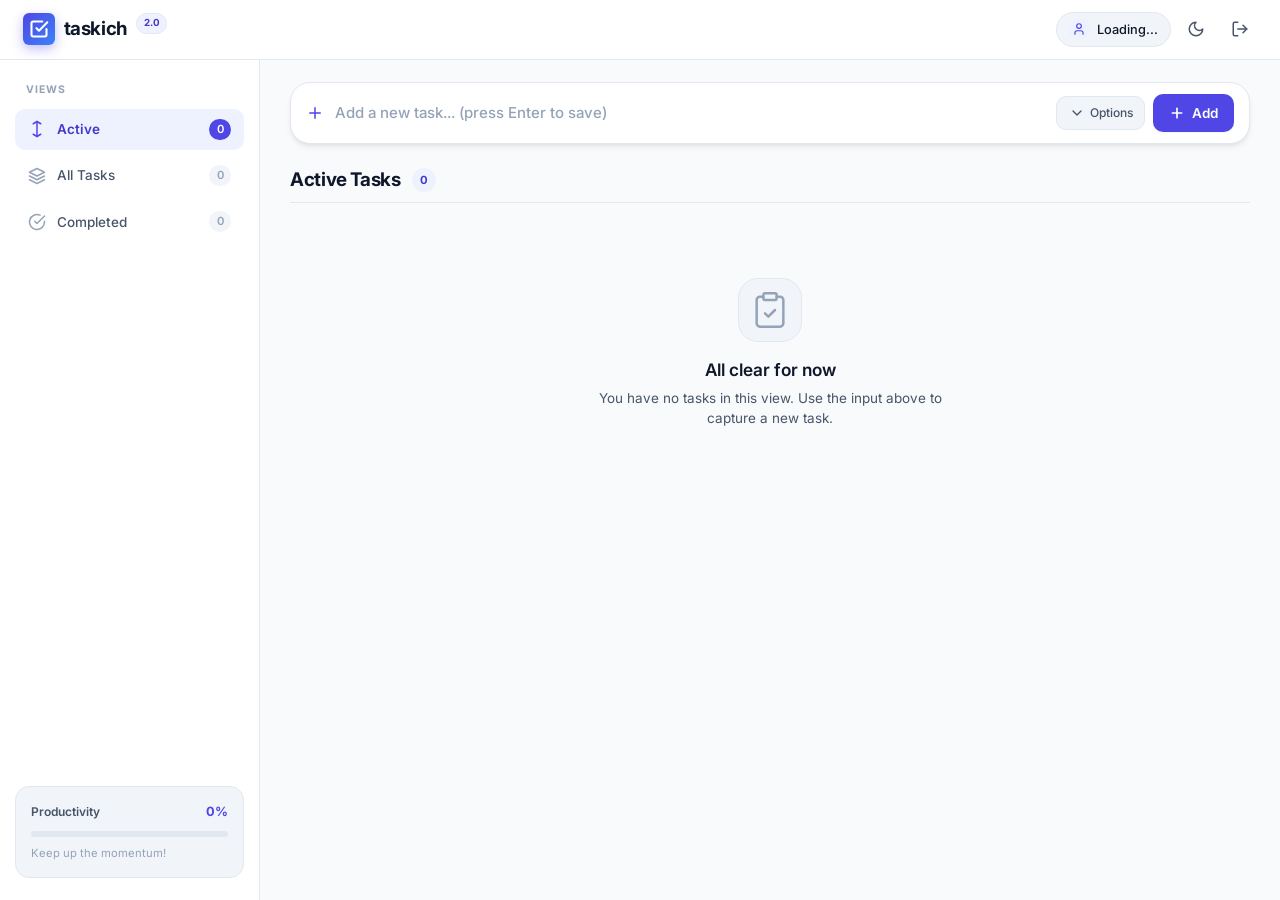
==== commit f8e9c745: "add tags support" ====
--- a/templates/index.html
+++ b/templates/index.html
@@ -22,7 +22,7 @@
                         </svg>
                     </div>
                     <span class="brand-title">taskich</span>
-                    <span class="brand-badge">2026</span>
+                    <span class="brand-badge">2.0</span>
                 </div>
 
                 <div class="nav-user-actions">
@@ -103,6 +103,19 @@
                             </span>
                             <span class="nav-badge" id="completedBadge">0</span>
                         </button>
+                    </nav>
+                </div>
+
+                <!-- Dynamic Tags Navigation Section -->
+                <div class="sidebar-section" id="sidebarTagsSection" style="display: none;">
+                    <div class="sidebar-heading-row">
+                        <span class="sidebar-heading">Tags</span>
+                        <button type="button" id="clearTagFilterBtn" class="clear-tag-filter-btn" title="Clear tag filter" style="display: none;">
+                            Clear
+                        </button>
+                    </div>
+                    <nav class="sidebar-nav" id="tagsList">
+                        <!-- Dynamically populated tags -->
                     </nav>
                 </div>
 
@@ -169,6 +182,23 @@
                                 ></textarea>
                             </div>
 
+                            <div class="composer-field-group">
+                                <label for="taskTags" class="drawer-label">
+                                    <svg width="14" height="14" viewBox="0 0 24 24" fill="none" stroke="currentColor" stroke-width="2" stroke-linecap="round" stroke-linejoin="round">
+                                        <path d="M12 2H2v10l9.29 9.29c.94.94 2.48.94 3.42 0l6.58-6.58c.94-.94.94-2.48 0-3.42L12 2Z"></path>
+                                        <path d="M7 7h.01"></path>
+                                    </svg>
+                                    <span>Tags</span>
+                                </label>
+                                <input 
+                                    type="text" 
+                                    id="taskTags" 
+                                    placeholder="Add tags separated by commas (e.g. work, urgent, bug)" 
+                                    class="form-input"
+                                    autocomplete="off"
+                                >
+                            </div>
+
                             <div class="composer-grid-fields">
                                 <div class="composer-field-group">
                                     <label for="dueDate" class="drawer-label">
@@ -306,6 +336,11 @@
                         <input type="datetime-local" id="modalDueDate" class="form-input">
                     </div>
 
+                    <div class="form-group">
+                        <label for="modalTaskTags" class="form-label">Tags (comma separated)</label>
+                        <input type="text" id="modalTaskTags" class="form-input" placeholder="e.g. work, urgent, bug">
+                    </div>
+
                     <div class="recurring-info-card" id="recurringInfo" style="display: none;">
                         <div class="recurring-badge-tag">
                             <svg width="14" height="14" viewBox="0 0 24 24" fill="none" stroke="currentColor" stroke-width="2" stroke-linecap="round" stroke-linejoin="round">
--- a/static/style.css
+++ b/static/style.css
@@ -785,6 +785,72 @@
     color: #ffffff;
 }
 
+/* Sidebar Tags */
+.sidebar-heading-row {
+    display: flex;
+    align-items: center;
+    justify-content: space-between;
+    margin-bottom: 0.75rem;
+    padding-right: 0.25rem;
+}
+
+.clear-tag-filter-btn {
+    background: transparent;
+    border: none;
+    font-size: 0.7rem;
+    font-weight: 600;
+    color: var(--accent-primary);
+    cursor: pointer;
+    padding: 0.15rem 0.5rem;
+    border-radius: var(--radius-sm);
+    transition: all var(--transition-fast);
+}
+
+.clear-tag-filter-btn:hover {
+    background: var(--accent-subtle);
+    text-decoration: underline;
+}
+
+.sidebar-tag-btn {
+    display: flex;
+    align-items: center;
+    justify-content: space-between;
+    width: 100%;
+    padding: 0.5rem 0.85rem;
+    background: transparent;
+    border: none;
+    border-radius: var(--radius-md);
+    color: var(--text-secondary);
+    font-size: 0.85rem;
+    font-weight: 500;
+    cursor: pointer;
+    transition: all var(--transition-fast);
+    text-align: left;
+}
+
+.sidebar-tag-btn:hover {
+    background: var(--bg-hover);
+    color: var(--text-primary);
+}
+
+.sidebar-tag-btn.active {
+    background: var(--accent-subtle);
+    color: var(--accent-text);
+    font-weight: 600;
+}
+
+.sidebar-tag-btn.active .nav-badge {
+    background: var(--accent-primary);
+    color: #ffffff;
+}
+
+.sidebar-tag-hash {
+    color: var(--accent-primary);
+    font-weight: 700;
+    margin-right: 0.4rem;
+    font-size: 0.9rem;
+}
+
 /* Sidebar Productivity Card */
 .sidebar-productivity-card {
     background: var(--bg-subtle);
@@ -1208,6 +1274,29 @@
     border-color: var(--danger-border);
 }
 
+.task-meta-chip.badge-tag {
+    background: var(--bg-subtle);
+    color: var(--text-secondary);
+    cursor: pointer;
+    transition: all var(--transition-fast);
+    border: 1px solid var(--border-subtle);
+    font-size: 0.725rem;
+    padding: 0.15rem 0.55rem;
+}
+
+.task-meta-chip.badge-tag:hover {
+    background: var(--accent-subtle);
+    color: var(--accent-text);
+    border-color: var(--accent-primary);
+    transform: translateY(-1px);
+}
+
+.task-meta-chip.badge-tag.active {
+    background: var(--accent-primary);
+    color: #ffffff;
+    border-color: var(--accent-primary);
+}
+
 /* Task Actions Hover Toolbar */
 .task-actions {
     display: flex;
